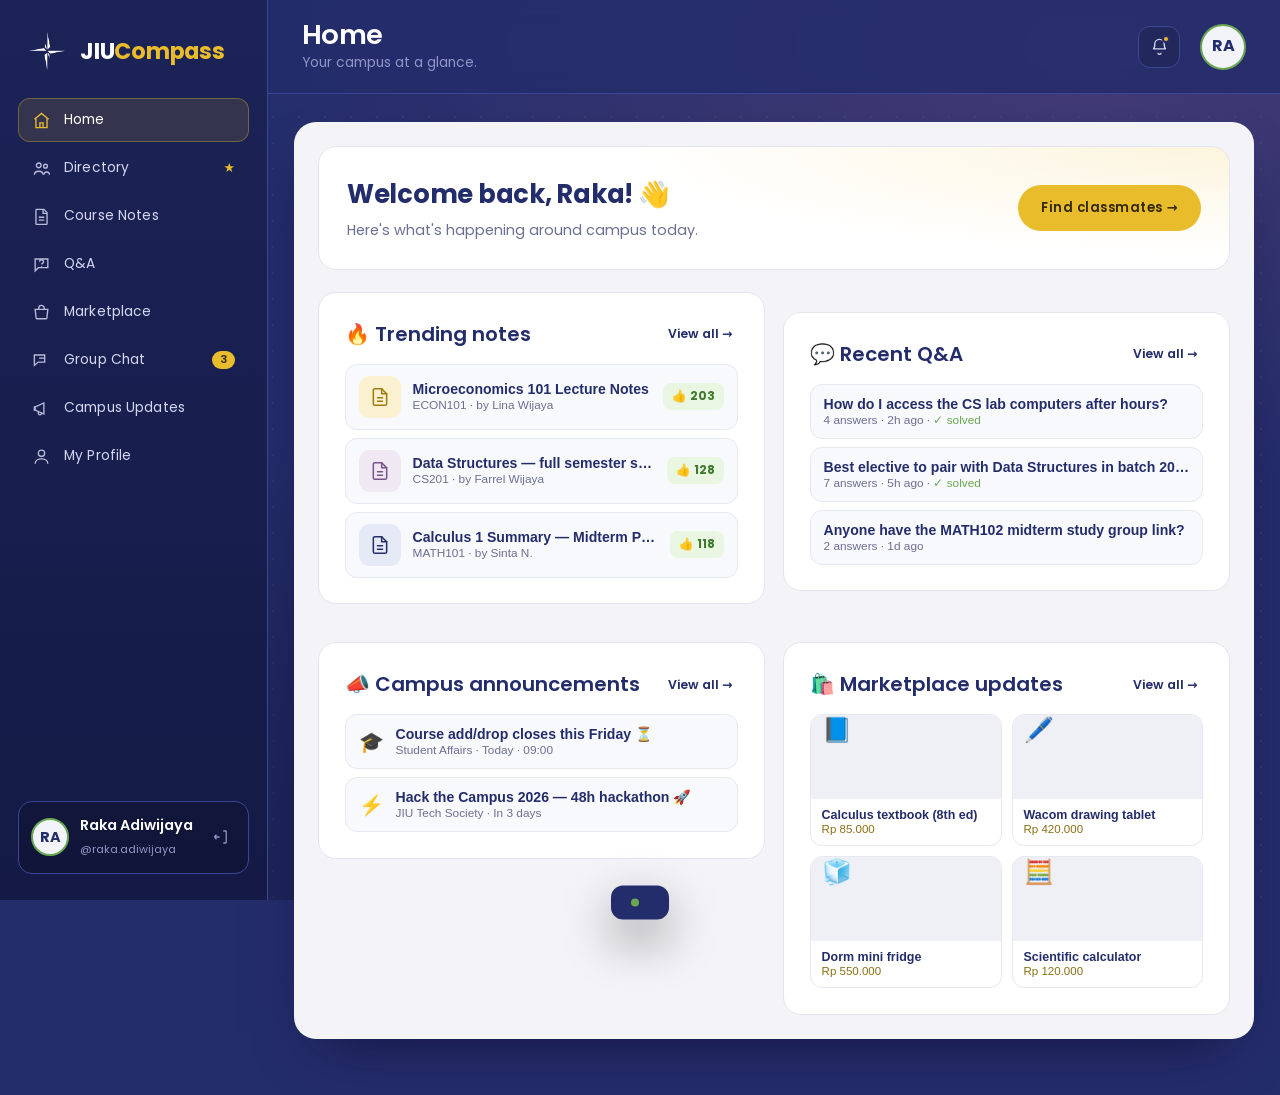
==== app.html @ dd97f9d9 "first commit" ====
<!DOCTYPE html>
<html lang="en">
<head>
  <meta charset="UTF-8" />
  <meta name="viewport" content="width=device-width, initial-scale=1.0" />
  <title>JIUCompass — Campus</title>
  <link rel="preconnect" href="https://fonts.googleapis.com">
  <link rel="preconnect" href="https://fonts.gstatic.com" crossorigin>
  <link href="https://fonts.googleapis.com/css2?family=Poppins:ital,wght@0,400;0,500;0,600;0,700;0,800;1,400;1,600&display=swap" rel="stylesheet">
  <link rel="icon" type="image/png" href="logo-navy.png" />
  <link rel="stylesheet" href="styles.css" />
  <link rel="stylesheet" href="app.css" />
</head>
<body>
  <div class="bg-texture" aria-hidden="true"></div>

  <div class="app shell">

    <!-- ===================== SIDEBAR ===================== -->
    <aside class="side">
      <a class="brand side__brand" href="index.html" aria-label="JIUCompass home">
        <img class="brand__logo" src="logo-white.png" alt="" width="38" height="38" />
        <span class="brand__name">JIU<em>Compass</em></span>
      </a>

      <nav class="navlist" aria-label="Main">
        <button class="navitem is-active" data-view="home">
          <svg viewBox="0 0 24 24" fill="none" stroke="currentColor" stroke-width="1.7"><path d="M3 10.5 12 3l9 7.5"/><path d="M5 9.5V21h14V9.5"/><path d="M10 21v-6h4v6"/></svg>
          Home
        </button>
        <button class="navitem navitem--feature" data-view="directory">
          <svg viewBox="0 0 24 24" fill="none" stroke="currentColor" stroke-width="1.7"><circle cx="8.5" cy="8" r="3"/><path d="M3 20c0-3 2.5-4.5 5.5-4.5S14 17 14 20"/><circle cx="17" cy="9" r="2.4"/><path d="M15 20c0-2.4 1.7-3.6 3.8-3.6S22 17.6 22 20"/></svg>
          Directory
          <span class="star" title="Featured">★</span>
        </button>
        <button class="navitem" data-view="notes">
          <svg viewBox="0 0 24 24" fill="none" stroke="currentColor" stroke-width="1.7"><path d="M6 3h9l4 4v14a1 1 0 0 1-1 1H6a1 1 0 0 1-1-1V4a1 1 0 0 1 1-1z"/><path d="M14 3v5h5"/><path d="M8.5 13h7M8.5 16.5h7"/></svg>
          Course Notes
        </button>
        <button class="navitem" data-view="qa">
          <svg viewBox="0 0 24 24" fill="none" stroke="currentColor" stroke-width="1.7"><path d="M4 5h16v11H8l-4 4z"/><path d="M9.5 8.5a2.5 2.5 0 1 1 3 2.4v1.1"/><circle cx="12" cy="14.6" r=".2" fill="currentColor" stroke-width="1.4"/></svg>
          Q&amp;A
        </button>
        <button class="navitem" data-view="marketplace">
          <svg viewBox="0 0 24 24" fill="none" stroke="currentColor" stroke-width="1.7"><path d="M4 8h16l-1.2 11a1 1 0 0 1-1 .9H6.2a1 1 0 0 1-1-.9L4 8z"/><path d="M8.5 8V6.5a3.5 3.5 0 0 1 7 0V8"/></svg>
          Marketplace
        </button>
        <button class="navitem" data-view="chat">
          <svg viewBox="0 0 24 24" fill="none" stroke="currentColor" stroke-width="1.7"><path d="M3 5h13v9H8l-5 4z"/><path d="M9 9h6"/></svg>
          Group Chat
          <span class="badge">3</span>
        </button>
        <button class="navitem" data-view="updates">
          <svg viewBox="0 0 24 24" fill="none" stroke="currentColor" stroke-width="1.7"><path d="M4 10v4l11 5V5L4 10z"/><path d="M4 10H3v4h1"/><path d="M8 15v3a2 2 0 0 0 4 0v-1"/></svg>
          Campus Updates
        </button>
        <button class="navitem" data-view="profile">
          <svg viewBox="0 0 24 24" fill="none" stroke="currentColor" stroke-width="1.7"><circle cx="12" cy="8" r="4"/><path d="M4 21c0-4 4-6 8-6s8 2 8 6"/></svg>
          My Profile
        </button>
      </nav>

      <div class="side__me">
        <span class="avatar avatar--sm avatar--v">RA</span>
        <span class="who"><b>Raka Adiwijaya</b><span>@raka.adiwijaya</span></span>
        <a class="side__logout" href="index.html" title="Log out" aria-label="Log out">
          <svg viewBox="0 0 24 24" width="18" height="18" fill="none" stroke="currentColor" stroke-width="1.7"><path d="M15 4h3a1 1 0 0 1 1 1v14a1 1 0 0 1-1 1h-3"/><path d="M10 12H3m0 0 3-3m-3 3 3 3"/></svg>
        </a>
      </div>
    </aside>

    <!-- ===================== MAIN ===================== -->
    <div class="main">
      <header class="top">
        <div class="top__titles">
          <h1 id="pageTitle">My Profile</h1>
          <p id="pageSub">Your verified student identity across JIUCompass.</p>
        </div>

        <button class="iconbtn" style="margin-left:auto" title="Campus updates" data-view="updates">
          <span class="ping"></span>
          <svg viewBox="0 0 24 24" width="19" height="19" fill="none" stroke="currentColor" stroke-width="1.7"><path d="M6 9a6 6 0 1 1 12 0c0 5 2 6 2 6H4s2-1 2-6z"/><path d="M10 20a2 2 0 0 0 4 0"/></svg>
        </button>
        <span class="avatar avatar--md avatar--v">RA</span>
        <a class="iconbtn iconbtn--logout" href="index.html" title="Log out" aria-label="Log out">
          <svg viewBox="0 0 24 24" width="19" height="19" fill="none" stroke="currentColor" stroke-width="1.7"><path d="M15 4h3a1 1 0 0 1 1 1v14a1 1 0 0 1-1 1h-3"/><path d="M10 12H3m0 0 3-3m-3 3 3 3"/></svg>
        </a>
      </header>

      <main class="content">

        <!-- ---------- HOME ---------- -->
        <section class="view" id="view-home">
          <div class="hello">
            <div>
              <h2 class="hello__title">Welcome back, Raka! 👋</h2>
              <p class="hello__sub">Here's what's happening around campus today.</p>
            </div>
            <button class="btn btn--solid" data-view="directory">Find classmates →</button>
          </div>
          <div class="homegrid">
            <article class="panel home__panel">
              <div class="home__head"><h3>🔥 Trending notes</h3><button class="home__more" data-view="notes">View all →</button></div>
              <div class="home__list" id="homeNotes"></div>
            </article>
            <article class="panel home__panel">
              <div class="home__head"><h3>💬 Recent Q&amp;A</h3><button class="home__more" data-view="qa">View all →</button></div>
              <div class="home__list" id="homeQA"></div>
            </article>
            <article class="panel home__panel">
              <div class="home__head"><h3>📣 Campus announcements</h3><button class="home__more" data-view="updates">View all →</button></div>
              <div class="home__list" id="homeUpdates"></div>
            </article>
            <article class="panel home__panel">
              <div class="home__head"><h3>🛍️ Marketplace updates</h3><button class="home__more" data-view="marketplace">View all →</button></div>
              <div class="home__market" id="homeMarket"></div>
            </article>
          </div>
        </section>

        <!-- ---------- MY PROFILE ---------- -->
        <section class="view" id="view-profile">
          <div class="profilegrid">
            <article class="idcard">
              <div class="idcard__top"><span>Student ID</span><span>No. 0421</span></div>
              <div class="idcard__avatar">RA</div>
              <h2 class="idcard__name">Raka Adiwijaya</h2>
              <p class="idcard__meta">Computer Science · Batch 2026</p>
              <div class="idcard__tags">
                <span class="idcard__tag">photography</span>
                <span class="idcard__tag">basketball</span>
                <span class="idcard__tag">ui/ux</span>
              </div>
              <hr class="idcard__rule" />
              <div class="idcard__foot">
                <span class="idcard__verified"><span class="idcard__dot"></span>verified</span>
                <span class="idcard__bars" aria-hidden="true"><i style="height:40%"></i><i style="height:70%"></i><i style="height:55%"></i><i style="height:100%"></i><i style="height:45%"></i></span>
              </div>
            </article>

            <div>
              <div class="panel">
                <h3>Activity</h3>
                <div class="statrow">
                  <div class="stat"><b>18</b><span>Notes shared</span></div>
                  <div class="stat"><b>342</b><span>Upvotes earned</span></div>
                  <div class="stat"><b>27</b><span>Answers given</span></div>
                </div>
              </div>

              <div class="panel">
                <h3>Details</h3>
                <dl class="kv">
                  <dt>Campus email</dt><dd>raka.adiwijaya@jiu.ac.id</dd>
                  <dt>Major</dt><dd>Computer Science</dd>
                  <dt>Batch</dt><dd>2026 (Freshman)</dd>
                  <dt>Interests</dt><dd>Photography, Basketball, UI/UX</dd>
                  <dt>Status</dt><dd style="color:var(--green)">● Verified student</dd>
                </dl>
                <div style="margin-top:20px; display:flex; gap:10px; flex-wrap:wrap;">
                  <button class="btn btn--solid" data-toast="Profile editor is a mock in this prototype">Edit profile</button>
                </div>
              </div>
            </div>
          </div>
        </section>

        <!-- ---------- DIRECTORY ---------- -->
        <section class="view" id="view-directory" hidden>
          <div class="toolbar">
            <div class="filterfield">
              <svg viewBox="0 0 24 24" fill="none" stroke="currentColor" stroke-width="1.8"><circle cx="11" cy="11" r="7"/><path d="m20 20-3.2-3.2"/></svg>
              <input id="dirSearch" type="text" placeholder="Search name or interest…" />
            </div>
            <select class="selectmini" id="dirMajor"><option value="">All majors</option></select>
            <select class="selectmini" id="dirBatch"><option value="">All batches</option></select>
            <span class="toolbar__spacer"></span>
            <span class="count" id="dirCount"></span>
          </div>
          <div class="peoplegrid" id="dirGrid"></div>
        </section>

        <!-- ---------- COURSE NOTES · ACADEMIC VAULT ---------- -->
        <section class="view" id="view-notes" hidden>
          <div class="vault">
            <div class="vault__head">
              <div>
                <h2 class="vault__title">Academic Vault</h2>
                <p class="vault__sub">The central repository for high-quality student contributions. Verified notes, summaries, and lecture materials for Jakarta International University.</p>
              </div>
              <div class="vault__total">
                <div><span>Total files</span><b id="vaultTotal">1,284</b></div>
                <svg viewBox="0 0 24 24" width="22" height="22" fill="none" stroke="currentColor" stroke-width="1.8" stroke-linecap="round" stroke-linejoin="round"><path d="M22 19a2 2 0 0 1-2 2H4a2 2 0 0 1-2-2V5a2 2 0 0 1 2-2h5l2 3h9a2 2 0 0 1 2 2z"/></svg>
              </div>
            </div>

            <div class="vault__bar">
              <div class="vault__search">
                <svg viewBox="0 0 24 24" width="16" height="16" fill="none" stroke="currentColor" stroke-width="1.8"><circle cx="11" cy="11" r="7"/><path d="m20 20-3.2-3.2"/></svg>
                <input id="noteSearch" type="text" placeholder="Search by course name, code, or topic…" />
              </div>
              <select class="vault__select" id="vaultMajor"><option value="">All Majors</option></select>
              <select class="vault__select" id="vaultYear"><option value="">All Years</option></select>
              <button class="vault__filter" type="button" data-toast="More filters coming soon (mock)" aria-label="More filters">
                <svg viewBox="0 0 24 24" width="16" height="16" fill="none" stroke="currentColor" stroke-width="1.8"><path d="M4 5h16l-6.5 7.5V19l-3 1.5v-8L4 5z"/></svg>
              </button>
              <button class="btn btn--solid vault__upload" type="button" data-open-form="note">+ Upload</button>
            </div>

            <div class="vault__tags" id="vaultTags">
              <button class="vtag" type="button" data-vtag="Data Structures">Data Structures</button>
              <button class="vtag" type="button" data-vtag="Microeconomics">Microeconomics</button>
              <button class="vtag" type="button" data-vtag="Calculus 1">Calculus 1</button>
              <button class="vtag" type="button" data-vtag="Indonesian Law">Indonesian Law</button>
              <button class="vtag vtag--all" type="button" data-vtag="">Show All Tags</button>
            </div>

            <div class="vault__tablewrap">
              <table class="vault__table">
                <thead>
                  <tr><th>Title &amp; Info</th><th>Contributor</th><th>Rating</th><th class="ta-r">Actions</th></tr>
                </thead>
                <tbody id="vaultBody"></tbody>
              </table>
            </div>

            <div class="vault__foot">
              <span id="vaultShowing">Showing 1 to 10 of 1,284 materials</span>
              <div class="pager">
                <button class="pager__b" type="button" data-toast="Previous page (mock)" aria-label="Previous">‹</button>
                <button class="pager__b is-active" type="button">1</button>
                <button class="pager__b" type="button" data-toast="Page 2 (mock)">2</button>
                <button class="pager__b" type="button" data-toast="Page 3 (mock)">3</button>
                <span class="pager__dots">…</span>
                <button class="pager__b" type="button" data-toast="Page 129 (mock)">129</button>
                <button class="pager__b" type="button" data-toast="Next page (mock)" aria-label="Next">›</button>
              </div>
            </div>
          </div>
        </section>

        <!-- ---------- Q&A ---------- -->
        <section class="view" id="view-qa" hidden>
          <div class="section-head">
            <h2>Recent questions</h2>
            <button class="btn btn--solid" data-open-form="question">Ask a question</button>
          </div>
          <div class="qalist" id="qaList"></div>
        </section>

        <!-- ---------- MARKETPLACE ---------- -->
        <section class="view" id="view-marketplace" hidden>
          <div class="section-head">
            <h2>Student marketplace</h2>
            <button class="btn btn--solid" data-open-form="item">+ Sell an item</button>
          </div>
          <div class="market" id="marketGrid"></div>
        </section>

        <!-- ---------- GROUP CHAT ---------- -->
        <section class="view" id="view-chat" hidden>
          <div class="chat">
            <div class="channels" id="channelList"></div>
            <div class="thread">
              <div class="thread__head" id="threadHead"></div>
              <div class="thread__body" id="threadBody"></div>
              <form class="composer" id="composer">
                <input id="msgInput" type="text" placeholder="Message the group…" autocomplete="off" />
                <button class="btn btn--solid" type="submit">Send</button>
              </form>
            </div>
          </div>
        </section>

        <!-- ---------- CAMPUS UPDATES ---------- -->
        <section class="view" id="view-updates" hidden>
          <div class="section-head">
            <h2>What's happening at JIU</h2>
            <span class="count">From verified orgs &amp; faculty</span>
          </div>
          <div class="updates" id="updateList"></div>
        </section>

      </main>
    </div>
  </div>

  <!-- ===================== FORM POPUP (notes / question / item) ===================== -->
  <div class="modal" id="formModal" aria-hidden="true">
    <div class="modal__backdrop" data-close-form></div>
    <div class="modal__dialog formmodal" role="dialog" aria-modal="true">
      <button class="modal__close" type="button" data-close-form aria-label="Close">&times;</button>

      <!-- UPLOAD NOTES -->
      <div class="formmodal__panel" id="form-note" hidden>
        <p class="formcard__kicker">Course notes</p>
        <h2 class="formcard__title">Upload notes</h2>
        <p class="formcard__sub">Share summaries, lecture notes, or past papers with campus.</p>
        <form id="noteForm" novalidate>
          <div class="field">
            <label for="nfTitle">Title</label>
            <input class="input" type="text" id="nfTitle" placeholder="Data Structures — full semester summary" />
          </div>
          <div class="row">
            <div class="field">
              <label for="nfCourse">Course code</label>
              <input class="input" type="text" id="nfCourse" placeholder="CS201" />
            </div>
            <div class="field">
              <label for="nfPages">Pages</label>
              <input class="input" type="number" id="nfPages" min="1" placeholder="12" />
            </div>
          </div>
          <div class="field">
            <label for="nfFile">File (PDF or image)</label>
            <input class="input input--file" type="file" id="nfFile" accept=".pdf,image/*" />
          </div>
          <button class="btn btn--solid btn--block" type="submit">Upload notes</button>
        </form>
      </div>

      <!-- ASK A QUESTION -->
      <div class="formmodal__panel" id="form-question" hidden>
        <p class="formcard__kicker">Q&amp;A</p>
        <h2 class="formcard__title">Ask a question</h2>
        <p class="formcard__sub">Classmates and seniors will answer based on their experience.</p>
        <form id="questionForm" novalidate>
          <div class="field">
            <label for="qfTitle">Your question</label>
            <input class="input" type="text" id="qfTitle" placeholder="How do I register for electives?" />
          </div>
          <div class="field">
            <label for="qfTags">Tags <span style="text-transform:none;letter-spacing:0;color:#a9adcc">(comma separated, up to 3)</span></label>
            <input class="input" type="text" id="qfTags" placeholder="academics, electives" />
          </div>
          <div class="field">
            <label for="qfDetail">Details <span style="text-transform:none;letter-spacing:0;color:#a9adcc">(optional)</span></label>
            <textarea class="input" id="qfDetail" rows="3" placeholder="Add any context that helps people answer…"></textarea>
          </div>
          <button class="btn btn--solid btn--block" type="submit">Post question</button>
        </form>
      </div>

      <!-- SELL AN ITEM -->
      <div class="formmodal__panel" id="form-item" hidden>
        <p class="formcard__kicker">Marketplace</p>
        <h2 class="formcard__title">Sell an item</h2>
        <p class="formcard__sub">List something for other verified JIU students.</p>
        <form id="itemForm" novalidate>
          <div class="field">
            <label for="ifTitle">Item name</label>
            <input class="input" type="text" id="ifTitle" placeholder="Calculus textbook (8th ed)" />
          </div>
          <div class="row">
            <div class="field">
              <label for="ifPrice">Price (Rp)</label>
              <input class="input" type="number" id="ifPrice" min="0" placeholder="85000" />
            </div>
            <div class="field">
              <label for="ifCond">Condition</label>
              <select class="select" id="ifCond">
                <option value="" disabled selected>Choose…</option>
                <option>Like new</option>
                <option>Good</option>
                <option>Used</option>
              </select>
            </div>
          </div>
          <div class="field">
            <label for="ifPhoto">Photo</label>
            <input class="input input--file" type="file" id="ifPhoto" accept="image/*" />
          </div>
          <button class="btn btn--solid btn--block" type="submit">Publish listing</button>
        </form>
      </div>

    </div>
  </div>

  <div class="toast" id="toast"><span class="dot"></span><span id="toastMsg"></span></div>

  <script src="dashboard.js"></script>
</body>
</html>
---- styles.css ----
/* =========================================================
   JIUCompass — shared styles
   Brand palette:
   Biru tua #242D6B · Hijau #69A752 · Kuning #E9BC2C ·
   Ungu #785389 · Putih #FEFEFE
   ========================================================= */

:root {
  /* ground — shades built around Biru tua #242D6B */
  --navy-900: #141a45;
  --navy-800: #1c2357;
  --navy-700: #242d6b;   /* main background (Biru tua) */
  --navy-600: #2e3980;
  --navy-line: #3b4795;  /* hairline / pill borders on navy */

  /* accent — Kuning */
  --gold: #e9bc2c;
  --gold-soft: #f2d26a;

  /* secondary accent — Ungu */
  --purple: #785389;

  /* paper card — Putih */
  --paper: #fefefe;
  --ink: #242d6b;        /* dark text on paper (Biru tua) */
  --ink-soft: #6c6f94;   /* muted text on paper */
  --pill-bg: #f0f1f9;    /* interest tag chips */
  --pill-ink: #785389;   /* Ungu */

  /* signals — Hijau */
  --green: #69a752;

  /* text on navy */
  --text: #d3d7f0;
  --text-strong: #fefefe;
  --text-mute: #8f95c4;

  /* type */
  --serif: "Poppins", system-ui, sans-serif;
  --sans: "Poppins", system-ui, -apple-system, "Segoe UI", Roboto, sans-serif;
  --mono: "Poppins", ui-monospace, system-ui, sans-serif;

  --radius: 18px;
  --radius-sm: 10px;
  --maxw: 1240px;
  --wrap-pad: 40px;
  --ease: cubic-bezier(.22,.61,.36,1);
}

* { box-sizing: border-box; }

html { scroll-behavior: smooth; }

body {
  margin: 0;
  font-family: var(--sans);
  color: var(--text);
  background: var(--navy-700);
  -webkit-font-smoothing: antialiased;
  text-rendering: optimizeLegibility;
  line-height: 1.55;
}

/* subtle starfield-ish dotted texture, matching the spec background */
.bg-texture {
  position: fixed;
  inset: 0;
  z-index: 0;
  pointer-events: none;
  background-color: var(--navy-700);
  background-image:
    radial-gradient(120% 90% at 85% 5%, rgba(120,83,137,.38), transparent 55%),
    radial-gradient(90% 80% at 5% 95%, rgba(18,23,60,.55), transparent 60%),
    radial-gradient(rgba(255,255,255,.05) 1px, transparent 1px);
  background-size: auto, auto, 26px 26px;
}

.shell { position: relative; z-index: 1; }

a { color: inherit; text-decoration: none; }

.wrap {
  width: 100%;
  max-width: var(--maxw);
  margin-inline: auto;
  padding-inline: var(--wrap-pad);
}

/* ---------- utility text bits ---------- */
.eyebrow {
  font-family: var(--mono);
  font-size: .74rem;
  letter-spacing: .22em;
  text-transform: uppercase;
  color: var(--gold);
}
.label-mono {
  font-family: var(--mono);
  font-size: .68rem;
  letter-spacing: .2em;
  text-transform: uppercase;
  color: var(--text-mute);
}

/* =========================================================
   Top navigation
   ========================================================= */
.nav {
  position: sticky;
  top: 0;
  z-index: 20;
  display: flex;
  align-items: center;
  justify-content: space-between;
  gap: 24px;

  /* background spans the full browser width */
  width: 99.5vw;
  margin-inline: calc(50% - 50vw);

  /* content stays aligned with the page's max-width column */
  padding-block: 16px;
  padding-inline: max(var(--wrap-pad), calc((100vw - var(--maxw)) / 2 + var(--wrap-pad)));

  background: rgba(36,45,107,.82);
  -webkit-backdrop-filter: blur(10px);
  backdrop-filter: blur(10px);
  border-bottom: 1px solid var(--navy-line);
}
.brand { display: flex; align-items: center; gap: 14px; }
.brand__badge {
  display: grid;
  place-items: center;
  background: #fff;
  border-radius: 8px;
  padding: 7px 12px;
  line-height: 1;
  box-shadow: 0 6px 20px rgba(0,0,0,.25);
}
.brand__badge b {
  font-family: var(--serif);
  font-weight: 800;
  font-style: normal;
  font-size: 1.1rem;
  color: var(--navy-700);
  letter-spacing: -.01em;
}
.brand__badge span {
  display: block;
  font-family: var(--mono);
  font-size: .42rem;
  letter-spacing: .12em;
  color: var(--ink-soft);
  margin-top: 2px;
}
.brand__name {
  font-family: var(--serif);
  font-weight: 700;
  font-size: 1.4rem;
  color: var(--text-strong);
  letter-spacing: -.01em;
}
.brand__name em { color: var(--gold); font-style: normal; }

.nav__meta {
  font-family: var(--mono);
  font-size: .72rem;
  letter-spacing: .18em;
  text-transform: uppercase;
  color: var(--text-mute);
}
.nav__actions { display: flex; align-items: center; gap: 14px; }

/* buttons */
.btn {
  font-family: var(--mono);
  font-size: .82rem;
  letter-spacing: .04em;
  border-radius: 999px;
  padding: 12px 22px;
  border: 1px solid transparent;
  cursor: pointer;
  transition: transform .18s var(--ease), background .18s var(--ease), border-color .18s var(--ease), color .18s var(--ease);
  display: inline-flex;
  align-items: center;
  gap: 8px;
  white-space: nowrap;
}
.btn--ghost { color: var(--text-strong); border-color: var(--navy-line); background: transparent; }
.btn--ghost:hover { border-color: var(--text-strong); }
.btn--solid { background: var(--gold); color: #33290a; font-weight: 600; }
.btn--solid:hover { background: var(--gold-soft); transform: translateY(-1px); }
.btn--block { width: 100%; justify-content: center; padding-block: 15px; }

/* =========================================================
   Hero
   ========================================================= */
.hero {
  display: grid;
  grid-template-columns: 1.05fr .95fr;
  gap: 40px;
  align-items: center;
  padding-block: 40px 90px;
}
.hero__eyebrow { margin-bottom: 26px; }
.hero__title {
  font-family: var(--serif);
  font-weight: 600;
  color: var(--text-strong);
  font-size: clamp(2.9rem, 6.2vw, 5.1rem);
  line-height: 1.02;
  letter-spacing: -.02em;
  margin: 0 0 28px;
}
.hero__title em {
  display: block;
  font-style: italic;
  font-weight: 500;
  color: var(--gold);
}
.hero__lede {
  font-size: 1.12rem;
  max-width: 34rem;
  color: var(--text);
  margin: 0 0 34px;
}
.hero__lede b { color: var(--text-strong); font-weight: 600; }

/* feature chips */
.chips { display: flex; flex-wrap: wrap; gap: 12px; max-width: 40rem; }
.chip {
  font-family: var(--mono);
  font-size: .82rem;
  color: var(--text-strong);
  border: 1px solid var(--navy-line);
  border-radius: 999px;
  padding: 11px 20px;
  background: rgba(255,255,255,.02);
  transition: border-color .18s var(--ease), transform .18s var(--ease);
}
.chip:hover { border-color: var(--gold); transform: translateY(-1px); }

/* ---------- The signature: verified Student ID card ---------- */
.hero__card { display: flex; justify-content: center; }

.idcard {
  width: min(400px, 100%);
  background: var(--paper);
  color: var(--ink);
  border-radius: 22px;
  padding: 30px 32px 26px;
  box-shadow: 0 40px 80px -20px rgba(10,6,40,.7), 0 8px 20px rgba(10,6,40,.35);
  transform: rotate(3deg);
  transition: transform .5s var(--ease);
}

/* the hero card floats on its own — no hover needed */
@keyframes idcard-float {
  0%   { transform: rotate(3deg)    translateY(0); }
  25%  { transform: rotate(.8deg)   translateY(-10px); }
  50%  { transform: rotate(-1.6deg) translateY(-4px); }
  75%  { transform: rotate(.6deg)   translateY(-13px); }
  100% { transform: rotate(3deg)    translateY(0); }
}
.hero__card .idcard {
  animation: idcard-float 4s ease-in-out infinite;
  will-change: transform;
}
/* hovering gently pauses the drift so the card is easy to read */
.hero__card:hover .idcard { animation-play-state:running; }

.idcard__top {
  display: flex;
  justify-content: space-between;
  font-family: var(--mono);
  font-size: .72rem;
  letter-spacing: .18em;
  text-transform: uppercase;
  color: var(--ink-soft);
}
.idcard__avatar {
  width: 74px; height: 74px;
  border-radius: 50%;
  display: grid; place-items: center;
  margin: 24px 0 20px;
  font-family: var(--serif);
  font-weight: 700;
  font-size: 1.5rem;
  color: var(--ink);
  background: #f3f4fa;
  border: 3px solid var(--green);
}
.idcard__name {
  font-family: var(--serif);
  font-weight: 700;
  font-size: 1.55rem;
  letter-spacing: -.01em;
  margin: 0;
}
.idcard__meta { color: var(--ink-soft); font-size: .95rem; margin: 4px 0 18px; }
.idcard__tags { display: flex; flex-wrap: wrap; gap: 8px; }
.idcard__tag {
  font-family: var(--mono);
  font-size: .72rem;
  color: var(--pill-ink);
  background: var(--pill-bg);
  border-radius: 7px;
  padding: 6px 11px;
}
.idcard__rule { border: none; border-top: 1.5px dashed #e0e3f1; margin: 22px 0 16px; }
.idcard__foot { display: flex; align-items: center; justify-content: space-between; }
.idcard__verified {
  font-family: var(--mono);
  font-size: .78rem;
  letter-spacing: .06em;
  color: #4e7c3b;
  display: inline-flex; align-items: center; gap: 8px;
}
.idcard__dot { width: 9px; height: 9px; border-radius: 50%; background: var(--green); }
.idcard__bars { display: flex; align-items: flex-end; gap: 3px; height: 20px; opacity: .5; }
.idcard__bars i { width: 3px; background: var(--ink-soft); border-radius: 2px; }

/* on the floating hero card the bars pulse like a tiny equalizer */
@keyframes idcard-bars {
  0%, 100% { transform: scaleY(1); }
  50%      { transform: scaleY(.45); }
}
.hero__card .idcard__bars i {
  transform-origin: bottom;
  animation: idcard-bars 1.6s ease-in-out infinite;
}
.hero__card .idcard__bars i:nth-child(2) { animation-delay: .2s; }
.hero__card .idcard__bars i:nth-child(3) { animation-delay: .4s; }
.hero__card .idcard__bars i:nth-child(4) { animation-delay: .6s; }
.hero__card .idcard__bars i:nth-child(5) { animation-delay: .8s; }

/* =========================================================
   Features section
   ========================================================= */
.section { padding-block: 74px; }
.section__head { max-width: 46rem; margin-bottom: 48px; }
.section__title {
  font-family: var(--serif);
  font-weight: 600;
  font-size: clamp(1.9rem, 3.4vw, 2.9rem);
  color: var(--text-strong);
  letter-spacing: -.02em;
  line-height: 1.1;
  margin: 14px 0 0;
}

.grid-4 {
  display: grid;
  grid-template-columns: repeat(4, 1fr);
  gap: 18px;
}
.feature {
  border: 1px solid var(--navy-line);
  border-radius: var(--radius);
  padding: 26px 24px 28px;
  background: rgba(255,255,255,.02);
  transition: transform .2s var(--ease), border-color .2s var(--ease), background .2s var(--ease);
}
.feature:hover { transform: translateY(-4px); border-color: var(--gold); background: rgba(255,255,255,.04); }
.feature__no {
  font-family: var(--mono);
  font-size: .74rem;
  letter-spacing: .16em;
  color: var(--gold);
}
.feature__title {
  font-family: var(--serif);
  font-weight: 600;
  font-size: 1.3rem;
  color: var(--text-strong);
  margin: 16px 0 8px;
}
.feature__body { font-size: .95rem; color: var(--text); margin: 0; }

/* verification band */
.band {
  border: 1px solid var(--navy-line);
  border-radius: 24px;
  padding: 44px;
  display: grid;
  grid-template-columns: 1.2fr 1fr;
  gap: 40px;
  align-items: center;
  background:
    radial-gradient(120% 140% at 100% 0%, rgba(233,188,44,.10), transparent 55%),
    rgba(255,255,255,.02);
}
.band__title {
  font-family: var(--serif);
  font-weight: 600;
  font-size: clamp(1.6rem, 3vw, 2.3rem);
  color: var(--text-strong);
  letter-spacing: -.02em;
  line-height: 1.12;
  margin: 14px 0 14px;
}
.band__body { margin: 0 0 26px; max-width: 32rem; }
.steps { display: flex; flex-direction: column; gap: 14px; }
.step {
  display: flex; gap: 16px; align-items: flex-start;
  border: 1px solid var(--navy-line);
  border-radius: 14px;
  padding: 16px 18px;
  background: rgba(0,0,0,.12);
}
.step__no {
  font-family: var(--mono);
  font-size: .8rem;
  color: #33290a;
  background: var(--gold);
  width: 26px; height: 26px;
  border-radius: 50%;
  display: grid; place-items: center;
  flex: none;
  font-weight: 600;
}
.step b { color: var(--text-strong); }
.step p { margin: 2px 0 0; font-size: .9rem; }

/* =========================================================
   Footer
   ========================================================= */
.footer {
  border-top: 1px solid var(--navy-line);
  padding-block: 40px 60px;
  margin-top: 40px;
  display: flex;
  justify-content: space-between;
  align-items: center;
  gap: 20px;
  flex-wrap: wrap;
}
.footer small { font-family: var(--mono); font-size: .74rem; color: var(--text-mute); letter-spacing: .06em; }

/* =========================================================
   AUTH page
   ========================================================= */
.auth {
  min-height: 100vh;
  display: grid;
  grid-template-columns: 1.02fr 1fr;
}
.auth__brandside {
  padding: 48px 56px;
  display: flex;
  flex-direction: column;
  justify-content: space-between;
  gap: 40px;
  position: sticky;
  top: 0;
  height: 100vh;
  overflow: hidden;
}
.auth__pitch {
  font-family: var(--serif);
  font-weight: 600;
  color: var(--text-strong);
  font-size: clamp(2rem, 3.6vw, 3.1rem);
  line-height: 1.05;
  letter-spacing: -.02em;
  margin: 26px 0 22px;
  max-width: 18ch;
}
.auth__pitch em { font-style: italic; color: var(--gold); display: block; }
.auth__points { list-style: none; padding: 0; margin: 0; display: grid; gap: 14px; max-width: 30rem; }
.auth__points li { display: flex; gap: 12px; font-size: .98rem; }
.auth__points .tick {
  color: var(--green); font-family: var(--mono); flex: none; margin-top: 1px;
}

/* live preview card lives on brand side */
.preview-wrap { align-self: flex-start; }
.preview-wrap .idcard { transform: rotate(-7deg); width: min(340px, 100%); }

/* form side */
.auth__formside {
  background: #f5f6fb;
  color: var(--ink);
  display: flex;
  align-items: flex-start;
  justify-content: center;
  padding: 48px 40px;
  /* prevent height jumping when switching between login and register tabs */
  min-height: 100vh;
  overflow-y: auto;
}
.formcard { width: min(420px, 100%); }

/* keep both tab panels in flow so the taller one always sets the height */
#panel-login,
#panel-register {
  display: block;
}
#panel-login[hidden],
#panel-register[hidden] {
  display: none;
}

/* smooth fade when switching tabs */
#panel-login,
#panel-register {
  animation: panelFadeIn .18s ease;
}
@keyframes panelFadeIn {
  from { opacity: 0; transform: translateY(6px); }
  to   { opacity: 1; transform: translateY(0); }
}
.formcard__kicker {
  font-family: var(--mono);
  font-size: .72rem;
  letter-spacing: .2em;
  text-transform: uppercase;
  color: var(--pill-ink);
}
.formcard__title {
  font-family: var(--serif);
  font-weight: 700;
  font-size: 2rem;
  color: var(--ink);
  margin: 8px 0 4px;
  letter-spacing: -.01em;
}
.formcard__sub { color: var(--ink-soft); font-size: .95rem; margin: 0 0 26px; }

/* segmented tabs */
.tabs {
  display: grid;
  grid-template-columns: 1fr 1fr;
  gap: 4px;
  background: #e7e9f4;
  border-radius: 12px;
  padding: 4px;
  margin-bottom: 26px;
}
.tab {
  font-family: var(--mono);
  font-size: .8rem;
  letter-spacing: .04em;
  border: none;
  background: transparent;
  color: var(--pill-ink);
  padding: 11px;
  border-radius: 9px;
  cursor: pointer;
  transition: background .18s var(--ease), color .18s var(--ease);
}
.tab[aria-selected="true"] { background: #fff; color: var(--ink); box-shadow: 0 2px 8px rgba(40,20,90,.08); }

/* fields */
.field { margin-bottom: 16px; }
.field label {
  display: block;
  font-family: var(--mono);
  font-size: .72rem;
  letter-spacing: .08em;
  text-transform: uppercase;
  color: var(--pill-ink);
  margin-bottom: 7px;
}
.input, .select {
  width: 100%;
  font-family: var(--sans);
  font-size: 1rem;
  color: var(--ink);
  background: #fff;
  border: 1.5px solid #dee1ef;
  border-radius: 11px;
  padding: 13px 15px;
  transition: border-color .18s var(--ease), box-shadow .18s var(--ease);
}
.input::placeholder { color: #a9adcc; }
.input:focus, .select:focus {
  outline: none;
  border-color: var(--gold);
  box-shadow: 0 0 0 4px rgba(233,188,44,.18);
}
.field--email { position: relative; }
.field--email .suffix {
  position: absolute;
  right: 14px; bottom: 13px;
  font-family: var(--mono);
  font-size: .85rem;
  color: #a9adcc;
  pointer-events: none;
}
.hint { font-size: .8rem; color: var(--ink-soft); margin: 7px 2px 0; }
.hint--ok { color: #4e7c3b; }
.hint--bad { color: #c0432f; }

.row { display: grid; grid-template-columns: 1fr 1fr; gap: 12px; }

.formcard__foot {
  margin-top: 18px;
  text-align: center;
  font-size: .9rem;
  color: var(--ink-soft);
}
.link { color: var(--pill-ink); font-weight: 600; cursor: pointer; }
.link:hover { color: var(--gold); }

.divider {
  display: flex; align-items: center; gap: 14px;
  color: var(--ink-soft); font-family: var(--mono); font-size: .72rem;
  letter-spacing: .12em; text-transform: uppercase;
  margin: 20px 0;
}
.divider::before, .divider::after { content: ""; height: 1px; background: #dee1ef; flex: 1; }

.back-link {
  font-family: var(--mono);
  font-size: .78rem;
  letter-spacing: .08em;
  color: var(--text-mute);
  display: inline-flex; align-items: center; gap: 8px;
}
.back-link:hover { color: var(--text-strong); }

/* toast */
.toast {
  position: fixed;
  left: 50%; bottom: 28px;
  transform: translate(-50%, 140%);
  background: var(--ink);
  color: #fff;
  font-family: var(--mono);
  font-size: .82rem;
  padding: 13px 20px;
  border-radius: 12px;
  box-shadow: 0 20px 50px rgba(0,0,0,.4);
  z-index: 50;
  transition: transform .35s var(--ease);
  display: flex; align-items: center; gap: 10px;
}
.toast.show { transform: translate(-50%, 0); }
.toast .dot { width: 8px; height: 8px; border-radius: 50%; background: var(--green); }

/* =========================================================
   Responsive
   ========================================================= */
@media (max-width: 980px) {
  .wrap { --wrap-pad: 26px; }
  .hero { grid-template-columns: 1fr; gap: 48px; }
  .hero__card { justify-content: flex-start; }
  .grid-4 { grid-template-columns: 1fr 1fr; }
  .band { grid-template-columns: 1fr; }
  .auth { grid-template-columns: 1fr; }
  .auth__brandside { display: none; }        /* keep auth focused on mobile */
  .nav__meta { display: none; }
}
@media (max-width: 560px) {
  .wrap { --wrap-pad: 18px; }
  .grid-4 { grid-template-columns: 1fr; }
  .nav__actions .btn--ghost { display: none; }
  .row { grid-template-columns: 1fr; }
  .idcard { transform: rotate(0deg); }
  .hero { padding-block: 28px 60px; }
  .nav { gap: 12px; }
  .btn { padding: 11px 18px; }
  .band { padding: 30px 22px; }
  .auth__formside { padding: 34px 20px; }
  .formcard__title { font-size: 1.6rem; }
  .toast { max-width: calc(100vw - 32px); text-align: center; }
}

/* accessibility */
:focus-visible { outline: 2px solid var(--gold); outline-offset: 3px; border-radius: 4px; }
@media (prefers-reduced-motion: reduce) {
  * { animation: none !important; transition-duration: .01ms !important; scroll-behavior: smooth; }
}

/* =========================================================
   AUTH MODAL (popup login / register on the landing page)
   Reuses .tabs .tab .field .input .select .btn .idcard
   .auth__pitch .auth__points .preview-wrap .formcard__* .hint .divider
   ========================================================= */
.modal {
  position: fixed;
  inset: 0;
  z-index: 100;
  display: grid;
  place-items: center;
  padding: 20px;
  opacity: 0;
  visibility: hidden;
  transition: opacity .22s var(--ease), visibility .22s var(--ease);
}
.modal.is-open { opacity: 1; visibility: visible; }
.modal__backdrop {
  position: absolute; inset: 0;
  background: rgba(14,10,40,.74);
  backdrop-filter: blur(5px);
}
.modal__dialog {
  position: relative;
  z-index: 1;
  width: min(940px, 100%);
  max-height: 92vh;
  overflow: auto;
  background: var(--navy-700);
  border: 1px solid var(--navy-line);
  border-radius: 24px;
  box-shadow: 0 50px 120px rgba(0,0,0,.55);
  transform: translateY(10px) scale(.985);
  transition: transform .28s var(--ease);
}
.modal.is-open .modal__dialog { transform: none; }
.modal__close {
  position: absolute; top: 14px; right: 16px; z-index: 4;
  width: 40px; height: 40px;
  display: grid; place-items: center;
  border-radius: 11px;
  border: 1px solid var(--navy-line);
  background: rgba(0,0,0,.25);
  color: var(--text);
  font-size: 1.5rem; line-height: 1; cursor: pointer;
  transition: border-color .16s var(--ease), color .16s var(--ease);
}
.modal__close:hover { border-color: var(--gold); color: var(--text-strong); }

.auth-modal { display: grid; grid-template-columns: 1fr 1fr; }
.auth-modal__brand {
  padding: 44px 42px;
  border-right: 1px solid var(--navy-line);
  display: flex;
  flex-direction: column;
  justify-content: flex-start; /* keep the live preview right under the points, same spot on both tabs */
  gap: 30px;
}
.auth-modal__brand .auth__pitch { font-size: clamp(1.7rem, 2.6vw, 2.5rem); margin: 22px 0 20px; }
.auth-modal__form {
  padding: 44px 42px;
  background: #f5f6fb;
  color: var(--ink);
  border-radius: 0 24px 24px 0;
}
.auth-modal .preview-wrap .idcard { transform: rotate(-3deg); width: min(300px, 100%); }

@media (max-width: 760px) {
  .auth-modal { grid-template-columns: 1fr; }
  .auth-modal__brand { display: none; }
  .auth-modal__form { border-radius: 0; padding: 40px 26px; }
  .modal { padding: 12px; }
  .modal__dialog { border-radius: 20px; max-height: 94vh; }
}

/* =========================================================
   Responsive audit pass — auth.html (and anything on styles.css)
   ========================================================= */

/* large tablets: keep the two-column auth a bit longer, just tighter */
@media (max-width: 1120px) and (min-width: 981px) {
  .auth__brandside { padding: 40px 36px; }
  .auth__formside { padding: 40px 28px; }
  .preview-wrap .idcard { width: min(300px, 100%); }
}

/* phones */
@media (max-width: 560px) {
  .auth__formside { min-height: 100vh; align-items: flex-start; padding-top: 28px; }
  .tabs { margin-bottom: 20px; }
  .field--email .suffix { font-size: .78rem; }
}

/* small phones */
@media (max-width: 400px) {
  .auth__formside { padding: 24px 14px; }
  .formcard__title { font-size: 1.4rem; }
  .formcard__sub { font-size: .88rem; }
  .tab { font-size: .74rem; padding: 10px 6px; }
  .btn--block { padding-block: 13px; }
  .modal__dialog { border-radius: 16px; }
  .auth-modal__form { padding: 30px 16px; }
}

/* ---------- official JIU Compass logo (sidebar / auth brand) ---------- */
.brand__logo { width: 38px; height: 38px; object-fit: contain; flex: none; }
@media (max-width: 1023px) and (min-width: 768px) { .side__brand .brand__logo { width: 34px; height: 34px; } }
---- app.css ----
/* =========================================================
   JIUCompass — logged-in app shell
   Reuses tokens + components from styles.css (link it first).
   Theme kept identical: indigo ground · gold accent · paper cards · green verify
   ========================================================= */

.app {
  position: relative;
  z-index: 1;
  display: grid;
  grid-template-columns: 268px 1fr;
  min-height: 100vh;
}

/* ---------------- Sidebar ---------------- */
.side {
  position: sticky;
  top: 0;
  align-self: start;
  height: 100vh;
  display: flex;
  flex-direction: column;
  gap: 8px;
  padding: 26px 18px;
  background: linear-gradient(180deg, var(--navy-800), var(--navy-900));
  border-right: 1px solid var(--navy-line);
}
.side__brand { padding: 6px 10px 20px; }

.navlist { display: flex; flex-direction: column; gap: 4px; flex: 1; }
.navitem {
  position: relative;
  display: flex;
  align-items: center;
  gap: 13px;
  width: 100%;
  text-align: left;
  font-family: var(--mono);
  font-size: .86rem;
  letter-spacing: .01em;
  color: var(--text);
  background: transparent;
  border: 1px solid transparent;
  border-radius: 12px;
  padding: 11px 13px;
  cursor: pointer;
  transition: background .16s var(--ease), color .16s var(--ease), border-color .16s var(--ease);
}
.navitem svg { width: 19px; height: 19px; flex: none; opacity: .85; }
.navitem:hover { background: rgba(255,255,255,.04); color: var(--text-strong); }
.navitem.is-active {
  background: rgba(233,188,44,.12);
  border-color: rgba(233,188,44,.35);
  color: var(--text-strong);
}
.navitem.is-active svg { opacity: 1; color: var(--gold); }
.navitem .badge {
  margin-left: auto;
  font-size: .68rem;
  background: var(--gold);
  color: #33290a;
  border-radius: 999px;
  padding: 1px 8px;
  font-weight: 600;
}

.side__me {
  display: flex;
  align-items: center;
  gap: 11px;
  padding: 12px;
  border: 1px solid var(--navy-line);
  border-radius: 14px;
  background: rgba(0,0,0,.18);
}
.side__me .who { min-width: 0; }
.side__me .who b {
  display: block; color: var(--text-strong); font-family: var(--sans);
  font-weight: 600; font-size: .9rem; white-space: nowrap; overflow: hidden; text-overflow: ellipsis;
}
.side__me .who span { font-family: var(--mono); font-size: .68rem; color: var(--text-mute); }
.side__logout {
  margin-left: auto; color: var(--text-mute); background: none; border: none; cursor: pointer;
  display: grid; place-items: center; padding: 6px; border-radius: 8px;
}
.side__logout:hover { color: var(--gold); background: rgba(255,255,255,.05); }

/* ---------------- Main column ---------------- */
.main { display: flex; flex-direction: column; min-width: 0; }

.top {
  position: sticky;
  top: 0;
  z-index: 5;
  display: flex;
  align-items: center;
  gap: 20px;
  padding: 20px 34px;
  background: rgba(36,45,107,.82);
  backdrop-filter: blur(10px);
  border-bottom: 1px solid var(--navy-line);
}
.top__titles { min-width: 0; }
.top__titles h1 {
  font-family: var(--serif); font-weight: 600; letter-spacing: -.02em;
  font-size: 1.7rem; color: var(--text-strong); margin: 0; line-height: 1.1;
}
.top__titles p { margin: 2px 0 0; font-size: .86rem; color: var(--text-mute); }

.searchbox {
  margin-left: auto;
  display: flex; align-items: center; gap: 10px;
  background: rgba(0,0,0,.2);
  border: 1px solid var(--navy-line);
  border-radius: 999px;
  padding: 9px 16px;
  min-width: 200px;
  color: var(--text-mute);
}
.searchbox svg { width: 16px; height: 16px; flex: none; }
.searchbox input {
  border: none; background: transparent; outline: none;
  color: var(--text-strong); font-family: var(--sans); font-size: .9rem; width: 100%;
}
.searchbox input::placeholder { color: var(--text-mute); }

.iconbtn {
  position: relative;
  width: 42px; height: 42px; flex: none;
  display: grid; place-items: center;
  border-radius: 12px;
  border: 1px solid var(--navy-line);
  background: rgba(0,0,0,.15);
  color: var(--text);
  cursor: pointer;
  transition: border-color .16s var(--ease), color .16s var(--ease);
}
.iconbtn:hover { border-color: var(--gold); color: var(--text-strong); }

/* logout in the top bar — only shown on phones (sidebar logout is hidden there) */
.iconbtn--logout { display: none; }

/* back-to-chats button inside a thread — only shown on phones */
.thread__back {
  display: none;
  width: 36px; height: 36px; flex: none;
  align-items: center; justify-content: center;
  border: 1px solid #dee1ef; border-radius: 10px;
  background: #fff; color: var(--ink);
  font-size: 1.05rem; line-height: 1; cursor: pointer;
}
.thread__back:hover { border-color: var(--gold); }
.iconbtn .ping {
  position: absolute; top: 8px; right: 9px;
  width: 8px; height: 8px; border-radius: 50%;
  background: var(--gold); border: 2px solid var(--navy-700);
}

/* avatar (initials) */
.avatar {
  display: grid; place-items: center; flex: none;
  border-radius: 50%;
  font-family: var(--serif); font-weight: 700;
  background: #f3f4fa; color: var(--ink);
}
.avatar--sm { width: 38px; height: 38px; font-size: .9rem; }
.avatar--md { width: 46px; height: 46px; font-size: 1rem; }
.avatar--v { border: 2.5px solid var(--green); }

/* ---------------- Content / views ---------------- */
.content { padding: 30px 34px 60px; }
.view[hidden] { display: none; }

.toolbar {
  display: flex; flex-wrap: wrap; align-items: center; gap: 10px;
  margin-bottom: 22px;
}
.selectmini {
  font-family: var(--mono); font-size: .82rem;
  color: var(--text-strong);
  background: rgba(0,0,0,.18);
  border: 1px solid var(--navy-line);
  border-radius: 999px;
  padding: 10px 16px;
  cursor: pointer;
}
.selectmini option { color: #1a2050; }
.filterfield {
  display: flex; align-items: center; gap: 9px;
  background: rgba(0,0,0,.18); border: 1px solid var(--navy-line);
  border-radius: 999px; padding: 9px 16px; color: var(--text-mute);
}
.filterfield svg { width: 15px; height: 15px; }
.filterfield input { border: none; background: transparent; outline: none; color: var(--text-strong); font-family: var(--sans); font-size: .88rem; min-width: 180px; }
.filterfield input::placeholder { color: var(--text-mute); }
.toolbar__spacer { margin-left: auto; }
.count { font-family: var(--mono); font-size: .76rem; color: var(--text-mute); letter-spacing: .06em; }

/* generic navy-context tag */
.tag {
  font-family: var(--mono); font-size: .72rem;
  color: var(--text); border: 1px solid var(--navy-line);
  border-radius: 7px; padding: 4px 9px; white-space: nowrap;
}
.tag--gold { color: var(--gold-soft); border-color: rgba(233,188,44,.4); }

/* ===== Profile view ===== */
.profilegrid { display: grid; grid-template-columns: 380px 1fr; gap: 26px; align-items: start; }
.profilegrid .idcard { transform: none; width: 100%; }
.profilegrid .idcard__avatar { width: 84px; height: 84px; font-size: 1.7rem; }

.panel {
  background: rgba(255,255,255,.02);
  border: 1px solid var(--navy-line);
  border-radius: var(--radius);
  padding: 24px 26px;
}
.panel + .panel { margin-top: 20px; }
.panel h3 {
  font-family: var(--serif); font-weight: 600; font-size: 1.25rem;
  color: var(--text-strong); margin: 0 0 16px;
}
.statrow { display: grid; grid-template-columns: repeat(3, 1fr); gap: 14px; }
.stat {
  border: 1px solid var(--navy-line); border-radius: 14px; padding: 18px;
  background: rgba(0,0,0,.14);
}
.stat b { display: block; font-family: var(--serif); font-size: 2rem; color: var(--gold); line-height: 1; }
.stat span { font-family: var(--mono); font-size: .72rem; letter-spacing: .1em; text-transform: uppercase; color: var(--text-mute); }
.kv { display: grid; grid-template-columns: 130px 1fr; gap: 10px 16px; font-size: .95rem; }
.kv dt { font-family: var(--mono); font-size: .74rem; letter-spacing: .08em; text-transform: uppercase; color: var(--text-mute); align-self: center; }
.kv dd { margin: 0; color: var(--text-strong); }

/* ===== Directory ===== */
.peoplegrid { display: grid; grid-template-columns: repeat(auto-fill, minmax(240px, 1fr)); gap: 16px; }
.person {
  background: var(--paper); color: var(--ink);
  border-radius: 16px; padding: 20px;
  box-shadow: 0 18px 40px -22px rgba(10,6,40,.7);
  display: flex; flex-direction: column; gap: 12px;
}
.person__head { display: flex; align-items: center; gap: 12px; }
.person__name { font-family: var(--serif); font-weight: 700; font-size: 1.1rem; margin: 0; }
.person__meta { font-family: var(--mono); font-size: .72rem; color: var(--ink-soft); }
.person__tags { display: flex; flex-wrap: wrap; gap: 6px; }
.person .btn {
  font-size: .78rem;
  padding: 9px 0;
  justify-content: center; /* center the label */
  margin-top: auto;        /* pin to the bottom so every card lines up */
}

/* ===== Notes ===== */
.notelist { display: flex; flex-direction: column; gap: 12px; }
.note {
  display: grid; grid-template-columns: auto 1fr auto; align-items: center; gap: 18px;
  background: var(--paper); color: var(--ink);
  border-radius: 14px; padding: 16px 20px;
  box-shadow: 0 16px 34px -24px rgba(10,6,40,.7);
}
.vote {
  display: flex; flex-direction: column; align-items: center; gap: 2px;
  border: 1px solid #e1e4f1; border-radius: 12px; padding: 8px 12px; min-width: 58px;
  cursor: pointer; transition: border-color .15s var(--ease), color .15s var(--ease);
}
.vote:hover { border-color: var(--gold); color: #8a6e14; }
.vote b { font-family: var(--serif); font-size: 1.15rem; }
.vote span { font-family: var(--mono); font-size: .58rem; letter-spacing: .1em; text-transform: uppercase; color: var(--ink-soft); }
.note__title { font-family: var(--serif); font-weight: 700; font-size: 1.12rem; margin: 0 0 5px; }
.note__meta { font-family: var(--mono); font-size: .74rem; color: var(--ink-soft); display: flex; flex-wrap: wrap; gap: 8px 14px; }
.note__course { color: var(--pill-ink); background: var(--pill-bg); border-radius: 6px; padding: 3px 8px; }

/* ===== Q&A ===== */
.qalist { display: flex; flex-direction: column; gap: 12px; }
.qitem {
  display: grid; grid-template-columns: 70px 1fr; gap: 18px;
  background: rgba(255,255,255,.02); border: 1px solid var(--navy-line);
  border-radius: 14px; padding: 18px 20px;
  transition: border-color .15s var(--ease);
}
.qitem:hover { border-color: var(--gold); }
.qstats { display: flex; flex-direction: column; gap: 8px; text-align: center; }
.qstats div b { display: block; font-family: var(--serif); font-size: 1.1rem; color: var(--text-strong); }
.qstats div span { font-family: var(--mono); font-size: .58rem; letter-spacing: .08em; text-transform: uppercase; color: var(--text-mute); }
.qstats .answered b { color: var(--green); }
.qtitle { font-family: var(--serif); font-weight: 600; font-size: 1.18rem; color: var(--text-strong); margin: 0 0 8px; }
.qmeta { display: flex; flex-wrap: wrap; gap: 8px; align-items: center; }
.qfoot { font-family: var(--mono); font-size: .72rem; color: var(--text-mute); margin-top: 10px; }

/* ===== Marketplace ===== */
.market { display: grid; grid-template-columns: repeat(auto-fill, minmax(230px, 1fr)); gap: 16px; }
.item { background: var(--paper); color: var(--ink); border-radius: 16px; overflow: hidden; box-shadow: 0 18px 40px -24px rgba(10,6,40,.7); }
.item__img { height: 140px; display: grid; place-items: center; font-family: var(--serif); font-size: 2.4rem; color: rgba(28,35,87,.4); }
.item__body { padding: 15px 17px 18px; }
.item__title { font-family: var(--serif); font-weight: 700; font-size: 1.05rem; margin: 0 0 4px; }
.item__price { font-family: var(--mono); font-weight: 500; color: #8a6e14; font-size: .95rem; }
.item__meta { font-family: var(--mono); font-size: .7rem; color: var(--ink-soft); margin-top: 8px; display: flex; justify-content: space-between; }
.pill-cond { background: var(--pill-bg); color: var(--pill-ink); border-radius: 6px; padding: 2px 8px; }

/* ===== Group Chat ===== */
.chat {
  display: grid; grid-template-columns: 260px 1fr;
  border: 1px solid #dee1ef; border-radius: 18px; overflow: hidden;
  height: calc(100vh - 210px); min-height: 460px;
  background: var(--paper); color: var(--ink);
  box-shadow: 0 18px 40px -22px rgba(10,6,40,.7);
}
.channels { border-right: 1px solid #e7e9f4; background: #f5f6fb; overflow-y: auto; }
.channel {
  display: flex; align-items: center; gap: 11px; width: 100%;
  padding: 14px 16px; border: none; background: transparent; cursor: pointer;
  color: var(--ink-soft); text-align: left; border-bottom: 1px solid #e7e9f4;
}
.channel:hover { background: #edeff7; }
.channel.is-active { background: rgba(233,188,44,.14); }
.channel .who { min-width: 0; flex: 1; }
.channel .who b { display: block; color: var(--ink); font-family: var(--sans); font-size: .9rem; font-weight: 600; }
.channel .who span { font-family: var(--mono); font-size: .68rem; color: var(--ink-soft); white-space: nowrap; overflow: hidden; text-overflow: ellipsis; display: block; }
.channel .unread { font-size: .62rem; background: var(--gold); color: #33290a; border-radius: 999px; padding: 1px 7px; font-family: var(--mono); }

.thread { display: flex; flex-direction: column; min-width: 0; background: var(--paper); }
.thread__head {
  padding: 16px 20px; border-bottom: 1px solid #e7e9f4;
  display: flex; align-items: center; gap: 12px;
}
.thread__head b { color: var(--ink); font-family: var(--sans); font-weight: 600; }
.thread__head span { font-family: var(--mono); font-size: .7rem; color: var(--ink-soft); }
.thread__body { flex: 1; overflow-y: auto; padding: 20px; display: flex; flex-direction: column; gap: 14px; }
.msg { display: flex; gap: 11px; max-width: 80%; }
.msg__bubble { background: #f0f1f9; border: 1px solid #e1e4f1; border-radius: 4px 14px 14px 14px; padding: 10px 14px; }
.msg__who { font-family: var(--mono); font-size: .7rem; color: var(--pill-ink); margin-bottom: 3px; }
.msg__text { font-size: .93rem; color: var(--ink); }
.msg--me { align-self: flex-end; flex-direction: row-reverse; }
.msg--me .msg__bubble { background: rgba(233,188,44,.16); border-color: rgba(233,188,44,.4); border-radius: 14px 4px 14px 14px; }
.msg--me .msg__who { text-align: right; color: #8a6e14; }
.composer { display: flex; gap: 10px; padding: 14px 16px; border-top: 1px solid #e7e9f4; background: var(--paper); }
.composer input {
  flex: 1; border: 1.5px solid #dee1ef; background: #fff;
  border-radius: 999px; padding: 12px 18px; color: var(--ink);
  font-family: var(--sans); font-size: .92rem; outline: none;
}
.composer input::placeholder { color: #a9adcc; }
.composer input:focus { border-color: var(--gold); box-shadow: 0 0 0 4px rgba(233,188,44,.18); }

/* ===== Campus Updates ===== */
.updates { display: flex; flex-direction: column; gap: 14px; max-width: 760px; }
.update {
  border: 1px solid #dee1ef; border-radius: 16px; padding: 20px 22px;
  background: var(--paper); color: var(--ink);
  box-shadow: 0 16px 34px -24px rgba(10,6,40,.7);
  display: grid; grid-template-columns: 48px 1fr; gap: 16px;
}
.update__logo { width: 48px; height: 48px; border-radius: 12px; display: grid; place-items: center; font-family: var(--serif); font-weight: 700; color: #8a6e14; background: rgba(233,188,44,.16); border: 1px solid rgba(233,188,44,.4); }
.update__top { display: flex; flex-wrap: wrap; align-items: center; gap: 10px; margin-bottom: 6px; }
.update__org { font-family: var(--mono); font-size: .74rem; color: var(--ink); }
.update__date { font-family: var(--mono); font-size: .7rem; color: var(--ink-soft); margin-left: auto; }
.update__title { font-family: var(--serif); font-weight: 600; font-size: 1.2rem; color: var(--ink); margin: 0 0 6px; }
.update__body { font-size: .93rem; color: var(--ink-soft); margin: 0; }
.cat { font-family: var(--mono); font-size: .66rem; letter-spacing: .1em; text-transform: uppercase; border-radius: 6px; padding: 3px 8px; }
.cat--event { color: #785389; background: #f4eef6; border: 1px solid #dfd2e5; }
.cat--acad  { color: #8a6e14; background: #fbf3d8; border: 1px solid rgba(233,188,44,.45); }
.cat--org   { color: #4e7c3b; background: #ecf4e7; border: 1px solid #c8dfb8; }

.section-head { display: flex; align-items: center; justify-content: space-between; gap: 16px; margin-bottom: 18px; }
.section-head h2 { font-family: var(--serif); font-weight: 600; font-size: 1.3rem; color: var(--text-strong); margin: 0; }

/* empty state */
.empty {
  border: 1px dashed var(--navy-line); border-radius: 16px;
  padding: 40px; text-align: center; color: var(--text-mute); font-family: var(--mono); font-size: .85rem;
}

/* ===== Form popup (upload notes / ask question / sell item) ===== */
.formmodal {
  width: min(520px, 100%);
  background: #f5f6fb;
  color: var(--ink);
  padding: 40px 38px 36px;
}
.formmodal .formcard__title { font-size: 1.7rem; }
.formmodal textarea.input { resize: vertical; min-height: 84px; }
.input--file { padding: 11px 13px; cursor: pointer; }
.input--file::file-selector-button {
  font-family: var(--mono); font-size: .74rem;
  border: 1px solid #dee1ef; background: #fff; color: var(--pill-ink);
  border-radius: 999px; padding: 6px 14px; margin-right: 12px; cursor: pointer;
}
.formmodal__panel[hidden] { display: none; }
.formmodal .modal__close {
  background: #fff; border-color: #dee1ef; color: var(--ink-soft);
}
.formmodal .modal__close:hover { border-color: var(--gold); color: var(--ink); }

/* =========================================================
   Responsive
   Desktop  ≥1024px : full sidebar with labels
   Tablet   768–1023: slim icon-only sidebar rail
   Phone    ≤767px  : fixed icon-only bottom navigation
   ========================================================= */

/* ---------- TABLET: icon rail ---------- */
@media (max-width: 1023px) and (min-width: 768px) {
  .app { grid-template-columns: 78px 1fr; }
  .side { padding: 22px 12px; align-items: center; }
  .side__brand { padding: 4px 0 18px; }
  .side__brand .brand__name { display: none; }        /* logo badge only */
  .navlist { width: 100%; }
  .navitem {
    justify-content: center;
    gap: 0;
    padding: 13px 0;
    font-size: 0;            /* hides the label, keeps the icon */
    letter-spacing: 0;
  }
  .navitem svg { width: 21px; height: 21px; }
  .navitem .badge {
    position: absolute; top: 5px; right: 10px;
    margin: 0; font-size: .58rem; padding: 0 5px;
  }
  .side__me { flex-direction: column; gap: 8px; padding: 10px 6px; }
  .side__me .who { display: none; }                    /* avatar + logout only */
  .side__me .side__logout { margin-left: 0; }

  .top { padding: 18px 24px; }
  .content { padding: 26px 24px 56px; }
  .profilegrid { grid-template-columns: 320px 1fr; gap: 20px; }
  .chat { grid-template-columns: 230px 1fr; }
}

/* ---------- PHONE: bottom navigation ---------- */
@media (max-width: 767px) {
  .app { grid-template-columns: 1fr; }

  /* sidebar becomes a fixed bottom bar */
  .side {
    position: fixed;
    top: auto; bottom: 0; left: 0; right: 0;
    height: auto; z-index: 50;
    flex-direction: row; align-items: center;
    padding: 6px 6px calc(6px + env(safe-area-inset-bottom));
    gap: 0;
    background: linear-gradient(180deg, var(--navy-800), var(--navy-900));
    border-right: none; border-top: 1px solid var(--navy-line);
    box-shadow: 0 -12px 30px rgba(10,6,40,.45);
  }
  .side__brand, .side__me { display: none; }

  /* all 7 icons share the width equally — no sideways scrolling */
  .navlist { flex-direction: row; gap: 2px; flex: 1; }
  .navitem {
    flex: 1 1 0;
    min-width: 0;
    justify-content: center;
    gap: 0;
    padding: 11px 0;
    font-size: 0;            /* icon-only, label hidden */
    letter-spacing: 0;
    border-radius: 10px;
  }
  .navitem svg { width: 22px; height: 22px; }
  .navitem .badge {
    display: block;
    position: absolute; top: 3px; right: calc(50% - 18px);
    margin: 0; font-size: .55rem; padding: 0 5px;
  }

  /* header: title + notifications + avatar + logout */
  .top { padding: 14px 16px; gap: 10px; }
  .top__titles { flex: 1; }
  .top__titles h1 { font-size: 1.3rem; }
  .top__titles p { font-size: .78rem; }
  .iconbtn { width: 38px; height: 38px; margin-left: 0 !important; }
  .iconbtn--logout { display: grid; }                  /* extra logout button */
  .avatar--md { width: 38px; height: 38px; font-size: .9rem; }

  /* leave room for the bottom bar */
  .content { padding: 20px 16px calc(92px + env(safe-area-inset-bottom)); }

  /* stacked layouts */
  .profilegrid { grid-template-columns: 1fr; gap: 18px; }
  .panel { padding: 20px 18px; }
  .toolbar { gap: 8px; }
  .filterfield { flex: 1 1 100%; }
  .filterfield input { min-width: 0; width: 100%; }
  .note { grid-template-columns: auto 1fr; }
  .note > .btn { grid-column: 1 / -1; justify-content: center; }
  .qitem { grid-template-columns: 56px 1fr; padding: 16px; }
  .market { grid-template-columns: repeat(auto-fill, minmax(160px, 1fr)); gap: 12px; }
  .item__img { height: 110px; }

  /* ----- group chat: vertical channel list, tap to open thread ----- */
  .chat { display: block; height: auto; min-height: 0; }
  .channels {
    display: block;                 /* one channel per row, top to bottom */
    border-right: none;
    max-height: calc(100vh - 300px);
    min-height: 300px;
    overflow-y: auto; overflow-x: hidden;
  }
  .channel { border-right: none; border-bottom: 1px solid #e7e9f4; min-width: 0; }
  .chat .thread { display: none; }                     /* hidden until a chat is opened */
  .chat.show-thread .channels { display: none; }
  .chat.show-thread .thread {
    display: flex;
    height: calc(100vh - 290px);
    min-height: 380px;
  }
  .thread__back { display: inline-flex; }              /* back arrow to the chat list */

  /* form popup fills small screens nicely */
  .formmodal { padding: 30px 22px 26px; }
  .formmodal .row { grid-template-columns: 1fr; }

  /* keep toasts above the bottom navigation */
  .toast { bottom: calc(84px + env(safe-area-inset-bottom)); max-width: calc(100vw - 32px); }
}

@media (max-width: 520px) {
  .top__titles h1 { font-size: 1.2rem; }
  .top__titles p { display: none; }
  .statrow { grid-template-columns: 1fr; }
  .kv { grid-template-columns: 1fr; gap: 2px 0; }
  .kv dt { margin-top: 10px; }
  .peoplegrid { grid-template-columns: 1fr; }
  .market { grid-template-columns: 1fr 1fr; }
  .section-head { flex-wrap: wrap; }
}

/* =========================================================
   V2 additions — Home dashboard · Academic Vault · photos ·
   full-width creative Campus Updates. (July 2026)
   ========================================================= */

/* ---------- photo avatars (initials show if the image fails) ---------- */
.avatar--img { position: relative; overflow: hidden; }
.avatar--img img {
  position: absolute; inset: 0;
  width: 100%; height: 100%;
  object-fit: cover;
  border-radius: 50%;
}
.avatar--xs { width: 30px; height: 30px; font-size: .7rem; }

/* featured star on the Directory nav item */
.navitem .star { margin-left: auto; color: var(--gold); font-size: .8rem; }
.navitem.is-active .star { color: var(--gold); }

/* ---------- HOME ---------- */
.hello {
  display: flex; align-items: center; justify-content: space-between; gap: 18px; flex-wrap: wrap;
  border: 1px solid var(--navy-line);
  border-radius: var(--radius);
  padding: 26px 28px;
  margin-bottom: 22px;
  background:
    radial-gradient(120% 160% at 100% 0%, rgba(233,188,44,.14), transparent 55%),
    rgba(255,255,255,.03);
}
.hello__title { font-family: var(--serif); font-weight: 700; font-size: 1.6rem; color: var(--text-strong); margin: 0 0 4px; letter-spacing: -.01em; }
.hello__sub { margin: 0; font-size: .9rem; color: var(--text-mute); }

.homegrid { display: grid; grid-template-columns: 1fr 1fr; gap: 18px; align-items: start; }
.home__panel { display: flex; flex-direction: column; }
.home__head { display: flex; align-items: center; justify-content: space-between; gap: 10px; margin-bottom: 14px; }
.home__head h3 { margin: 0 !important; }
.home__more {
  border: none; background: transparent; cursor: pointer;
  font-family: var(--sans); font-weight: 600; font-size: .78rem;
  color: var(--gold); padding: 4px 6px; border-radius: 8px;
}
.home__more:hover { background: rgba(233,188,44,.12); }

.home__list { display: flex; flex-direction: column; gap: 8px; }
.hrow {
  display: flex; align-items: center; gap: 12px; width: 100%; text-align: left;
  border: 1px solid var(--navy-line); border-radius: 12px;
  background: rgba(0,0,0,.14); color: var(--text);
  padding: 11px 13px; cursor: pointer;
  transition: border-color .15s var(--ease), background .15s var(--ease);
}
.hrow:hover { border-color: var(--gold); background: rgba(0,0,0,.22); }
.hrow__main { min-width: 0; flex: 1; }
.hrow__main b {
  display: block; color: var(--text-strong); font-weight: 600; font-size: .88rem;
  white-space: nowrap; overflow: hidden; text-overflow: ellipsis;
}
.hrow__main > span { display: block; font-size: .74rem; color: var(--text-mute); margin-top: 1px; }
.hrow__ok { color: var(--green); font-style: normal; }
.hrow__emoji { font-size: 1.25rem; flex: none; }

.home__market { display: grid; grid-template-columns: 1fr 1fr; gap: 10px; }
.hitem {
  border: 1px solid var(--navy-line); border-radius: 12px; overflow: hidden;
  background: rgba(0,0,0,.14); color: var(--text);
  padding: 0 0 10px; cursor: pointer; text-align: left;
  transition: border-color .15s var(--ease), transform .15s var(--ease);
}
.hitem:hover { border-color: var(--gold); transform: translateY(-2px); }
.hitem__img {
  position: relative; display: grid; place-items: center;
  height: 74px; background: rgba(255,255,255,.06); overflow: hidden;
}
.hitem__ico { font-size: 1.5rem; }
.hitem__img img { position: absolute; inset: 0; width: 100%; height: 100%; object-fit: cover; }
.hitem b {
  display: block; padding: 9px 11px 0; font-size: .78rem; font-weight: 600; color: var(--text-strong);
  white-space: nowrap; overflow: hidden; text-overflow: ellipsis;
}
.hitem > span { display: block; padding: 1px 11px 0; font-size: .72rem; color: var(--gold-soft); }

/* ---------- ACADEMIC VAULT ---------- */
.vault {
  background: #f4f4f8;
  color: var(--ink);
  border-radius: 22px;
  padding: 30px 28px 22px;
  box-shadow: 0 24px 60px -30px rgba(10,6,40,.8);
}
.vault__head { display: flex; align-items: flex-start; justify-content: space-between; gap: 20px; margin-bottom: 22px; }
.vault__title {
  font-family: var(--serif); font-weight: 800; font-size: clamp(1.6rem, 2.6vw, 2.1rem);
  letter-spacing: -.01em; color: var(--navy-700); margin: 0 0 8px;
}
.vault__sub { margin: 0; max-width: 34rem; font-size: .88rem; color: var(--ink-soft); }
.vault__total {
  flex: none; display: flex; align-items: center; gap: 14px;
  background: #e9eaf2; border-radius: 12px; padding: 12px 18px;
  color: var(--navy-700);
}
.vault__total span {
  display: block; font-size: .62rem; font-weight: 600;
  letter-spacing: .14em; text-transform: uppercase; color: var(--ink-soft);
}
.vault__total b { font-family: var(--serif); font-weight: 800; font-size: 1.3rem; line-height: 1.2; }

.vault__bar { display: flex; align-items: center; gap: 10px; flex-wrap: wrap; margin-bottom: 14px; }
.vault__search {
  flex: 1 1 260px; display: flex; align-items: center; gap: 10px;
  background: #fff; border: 1px solid #e2e4f0; border-radius: 11px;
  padding: 11px 14px; color: var(--ink-soft);
}
.vault__search input {
  flex: 1; min-width: 0; border: none; background: transparent; outline: none;
  font-family: var(--sans); font-size: .9rem; color: var(--ink);
}
.vault__search input::placeholder { color: #a9adcc; }
.vault__search:focus-within { border-color: var(--gold); box-shadow: 0 0 0 4px rgba(233,188,44,.15); }
.vault__select {
  font-family: var(--sans); font-weight: 500; font-size: .85rem;
  color: var(--ink); background: #fff;
  border: 1px solid #e2e4f0; border-radius: 11px;
  padding: 11px 12px; cursor: pointer;
}
.vault__filter {
  width: 42px; height: 42px; flex: none;
  display: grid; place-items: center;
  border: 1px solid #e2e4f0; border-radius: 11px;
  background: #fff; color: var(--ink-soft); cursor: pointer;
}
.vault__filter:hover { border-color: var(--gold); color: var(--navy-700); }
.vault__upload { padding: 11px 18px; border-radius: 11px; font-size: .85rem; }

.vault__tags { display: flex; flex-wrap: wrap; gap: 8px; margin-bottom: 18px; }
.vtag {
  font-family: var(--sans); font-weight: 500; font-size: .76rem;
  color: #fff; background: var(--purple);
  border: none; border-radius: 999px; padding: 8px 15px; cursor: pointer;
  transition: transform .15s var(--ease), background .15s var(--ease), box-shadow .15s var(--ease);
}
.vtag:hover { transform: translateY(-1px); box-shadow: 0 6px 14px rgba(120,83,137,.35); }
.vtag.is-active { background: var(--navy-700); }
.vtag--all { background: #e9eaf2; color: var(--ink); }
.vtag--all:hover { box-shadow: 0 6px 14px rgba(36,45,107,.15); }

.vault__tablewrap {
  background: #fff; border: 1px solid #e2e4f0; border-radius: 14px;
  overflow-x: auto;
}
.vault__table { width: 100%; border-collapse: collapse; min-width: 640px; }
.vault__table thead th {
  text-align: left;
  font-family: var(--sans); font-weight: 600; font-size: .72rem;
  letter-spacing: .06em; text-transform: uppercase;
  color: var(--ink-soft); background: #eef0f6;
  padding: 12px 18px;
}
.vault__table th.ta-r, .vault__table td.ta-r { text-align: right; }
.vault__table tbody td { padding: 14px 18px; border-top: 1px solid #eef0f6; vertical-align: middle; }
.vault__table tbody tr { transition: background .12s var(--ease); }
.vault__table tbody tr:hover { background: #fafbff; }

.vt-info { display: flex; align-items: center; gap: 14px; }
.fic {
  width: 42px; height: 42px; flex: none;
  display: grid; place-items: center;
  border-radius: 11px;
}
.fic svg { width: 20px; height: 20px; }
.fic--doc   { background: #e6e9f6; color: var(--navy-700); }
.fic--code  { background: #f0e9f4; color: var(--purple); }
.fic--book  { background: #fbf0cf; color: #9c7a0e; }
.fic--chart { background: #e9f3e4; color: #4e7c3b; }

.vt-title {
  display: block; font-weight: 600; font-size: .95rem; color: var(--navy-700);
  cursor: pointer; margin-bottom: 3px;
}
.vt-title:hover { text-decoration: underline; }
.vt-meta { font-size: .74rem; color: var(--ink-soft); display: flex; align-items: center; gap: 8px; flex-wrap: wrap; }
.vt-cat {
  font-size: .6rem; font-weight: 700; letter-spacing: .08em;
  color: var(--ink-soft); background: #eef0f6;
  border-radius: 5px; padding: 3px 7px;
}
.vt-by { white-space: nowrap; }
.vt-by span { font-weight: 500; font-size: .88rem; color: var(--ink); margin-left: 10px; }
.vt-by .avatar { display: inline-grid; vertical-align: middle; }

.rate {
  display: inline-flex; align-items: center; gap: 6px;
  font-family: var(--sans); font-weight: 700; font-size: .82rem;
  color: #3f7a2e; background: #e9f6e2;
  border: none; border-radius: 8px; padding: 7px 12px; cursor: pointer;
  transition: transform .12s var(--ease);
}
.rate:hover { transform: translateY(-1px); }
.rate--sm { padding: 5px 9px; font-size: .74rem; flex: none; }

.vault__dl {
  display: inline-flex; align-items: center; gap: 8px;
  font-family: var(--sans); font-weight: 600; font-size: .8rem;
  color: #fff; background: var(--navy-700);
  border: none; border-radius: 9px; padding: 10px 16px; cursor: pointer;
  transition: background .15s var(--ease), transform .15s var(--ease);
  white-space: nowrap;
}
.vault__dl:hover { background: var(--navy-600); transform: translateY(-1px); }

.vault__foot {
  display: flex; align-items: center; justify-content: space-between; gap: 14px; flex-wrap: wrap;
  padding: 16px 4px 2px;
  font-size: .8rem; color: var(--ink-soft);
}
.pager { display: flex; align-items: center; gap: 5px; }
.pager__b {
  min-width: 32px; height: 32px; padding: 0 8px;
  display: grid; place-items: center;
  border: 1px solid #e2e4f0; border-radius: 8px;
  background: #fff; color: var(--ink);
  font-family: var(--sans); font-weight: 500; font-size: .8rem; cursor: pointer;
}
.pager__b:hover { border-color: var(--navy-700); }
.pager__b.is-active { background: var(--navy-700); border-color: var(--navy-700); color: #fff; font-weight: 600; }
.pager__dots { color: var(--ink-soft); padding: 0 2px; }

/* ---------- marketplace photos (emoji shows if the image fails) ---------- */
.item__img { position: relative; overflow: hidden; background: var(--pill-bg); }
.item__ico { position: relative; z-index: 0; }
.item__img img { position: absolute; inset: 0; z-index: 1; width: 100%; height: 100%; object-fit: cover; }

/* ---------- CAMPUS UPDATES: full width, equal spacing, richer cards ---------- */
.updates {
  display: grid;
  grid-template-columns: repeat(auto-fit, minmax(340px, 1fr));
  gap: 18px;
  max-width: none;
  align-items: stretch;
}
.update {
  height: 100%;
  padding: 24px;
  gap: 18px;
  border-radius: 18px;
  transition: transform .18s var(--ease), box-shadow .18s var(--ease);
}
.update:hover { transform: translateY(-3px); box-shadow: 0 24px 44px -24px rgba(10,6,40,.8); }
.update--pinned { border: 1.5px solid rgba(233,188,44,.65); }
.update__main { display: flex; flex-direction: column; min-width: 0; }
.update__logo { font-size: 1.4rem; }
.update__title { font-weight: 700; }
.update__body { flex: 1; }
.update__foot {
  display: flex; align-items: center; justify-content: space-between; gap: 12px; flex-wrap: wrap;
  margin-top: 16px; padding-top: 14px; border-top: 1px dashed #e0e3f1;
}
.update__place { font-size: .76rem; color: var(--ink-soft); }
.update__cta {
  border: none; cursor: pointer;
  font-family: var(--sans); font-weight: 600; font-size: .78rem;
  color: #33290a; background: var(--gold);
  border-radius: 999px; padding: 8px 15px;
  transition: background .15s var(--ease), transform .15s var(--ease);
}
.update__cta:hover { background: var(--gold-soft); transform: translateY(-1px); }
.cat--pin { color: #8a6e14; background: #fbf3d8; border: 1px solid rgba(233,188,44,.45); }
.cat--event, .cat--acad, .cat--org { white-space: nowrap; }

/* ---------- responsive touches for the new views ---------- */
@media (max-width: 1023px) {
  .homegrid { grid-template-columns: 1fr; }
}
@media (max-width: 767px) {
  .hello { padding: 20px; }
  .hello .btn { width: 100%; justify-content: center; }
  .vault { padding: 20px 14px 16px; border-radius: 16px; }
  .vault__head { flex-direction: column; }
  .vault__upload { flex: 1 1 auto; }
  .home__market { grid-template-columns: 1fr 1fr; }
  .updates { grid-template-columns: 1fr; }
}

/* hide the Directory star in icon-only nav modes */
@media (max-width: 1023px) { .navitem .star { display: none; } }

/* =========================================================
   V3 — Home & Q&A flipped to white surfaces with navy text
   (matches the Academic Vault), + responsive hardening.
   ========================================================= */

/* both views become light surfaces like the Vault */
#view-home, #view-qa {
  background: #f4f4f8;
  border-radius: 22px;
  padding: 24px;
  box-shadow: 0 24px 60px -30px rgba(10,6,40,.8);
}

/* ---------- HOME on white ---------- */
#view-home .hello {
  background:
    radial-gradient(120% 160% at 100% 0%, rgba(233,188,44,.16), transparent 55%),
    #ffffff;
  border: 1px solid #e2e4f0;
}
#view-home .hello__title { color: var(--navy-700); }
#view-home .hello__sub { color: var(--ink-soft); }

#view-home .home__panel {
  background: #ffffff;
  border: 1px solid #e2e4f0;
}
#view-home .home__panel h3 { color: var(--navy-700); }
#view-home .home__more { color: var(--navy-700); }
#view-home .home__more:hover { background: #eef0f6; }

#view-home .hrow {
  background: #f8f9fc;
  border-color: #e6e8f2;
  color: var(--ink-soft);
}
#view-home .hrow:hover { background: #ffffff; border-color: var(--gold); }
#view-home .hrow__main b { color: var(--navy-700); }
#view-home .hrow__main > span { color: var(--ink-soft); }

#view-home .hitem {
  background: #ffffff;
  border-color: #e6e8f2;
  color: var(--ink-soft);
}
#view-home .hitem__img { background: #eef0f6; }
#view-home .hitem b { color: var(--navy-700); }
#view-home .hitem > span { color: #8a6e14; }   /* readable gold on white */

/* ---------- Q&A on white ---------- */
#view-qa .section-head h2 { color: var(--navy-700); }
#view-qa .qitem {
  background: #ffffff;
  border-color: #e2e4f0;
}
#view-qa .qitem:hover { border-color: var(--gold); box-shadow: 0 14px 30px -18px rgba(36,45,107,.35); }
#view-qa .qstats div b { color: var(--navy-700); }
#view-qa .qstats div span { color: var(--ink-soft); }
#view-qa .qstats .answered b { color: var(--green); }
#view-qa .qtitle { color: var(--navy-700); }
#view-qa .tag {
  color: var(--ink-soft);
  border-color: #dde0ee;
  background: #f6f7fb;
}
#view-qa .tag--gold {
  color: #8a6e14;
  border-color: rgba(233,188,44,.5);
  background: #fbf3d8;
}
#view-qa .qfoot { color: var(--ink-soft); }
#view-qa .empty { border-color: #d5d8e8; color: var(--ink-soft); }

/* =========================================================
   Responsive hardening — phones, tablets, desktops
   ========================================================= */

/* very wide desktops: keep line lengths comfortable */
@media (min-width: 1600px) {
  .content { max-width: 1420px; width: 100%; margin-inline: auto; }
}

/* tablets */
@media (max-width: 1023px) {
  #view-home, #view-qa { padding: 20px; }
  .vault__bar { row-gap: 10px; }
}

/* phones */
@media (max-width: 767px) {
  #view-home, #view-qa { padding: 16px 12px; border-radius: 16px; }
  .hello__title { font-size: 1.3rem; }

  /* vault controls stack cleanly */
  .vault__search { flex: 1 1 100%; }
  .vault__select { flex: 1 1 calc(50% - 26px); min-width: 0; }
  .vault__upload { flex: 1 1 100%; justify-content: center; }
  .vault__foot { justify-content: center; text-align: center; }
  .pager { flex-wrap: wrap; justify-content: center; }

  /* Q&A stats row tightens */
  #view-qa .qitem { grid-template-columns: 52px 1fr; padding: 14px; }
  #view-qa .qtitle { font-size: 1.02rem; }
  .section-head .btn { padding: 11px 16px; font-size: .82rem; }
}

/* small phones */
@media (max-width: 400px) {
  .home__market { grid-template-columns: 1fr 1fr; gap: 8px; }
  .hrow { padding: 10px 11px; gap: 10px; }
  .vt-by span { display: none; }        /* avatar only — keeps the table compact */
  .vault__dl { padding: 9px 12px; font-size: .74rem; }
  .vault__table { min-width: 520px; }
}

/* =========================================================
   Responsive audit pass — app.html (final tuning)
   ========================================================= */

/* small desktops (1024–1280): everything fits without squeezing */
@media (max-width: 1280px) and (min-width: 1024px) {
  .content { padding: 28px 26px 56px; }
  .peoplegrid { grid-template-columns: repeat(auto-fill, minmax(220px, 1fr)); }
  .market { grid-template-columns: repeat(auto-fill, minmax(200px, 1fr)); }
  .homegrid { gap: 16px; }
}

/* tablets: vault header stays side-by-side but compact */
@media (max-width: 1023px) and (min-width: 768px) {
  .vault { padding: 24px 20px 18px; }
  .vault__total { padding: 10px 14px; gap: 10px; }
  .updates { grid-template-columns: 1fr 1fr; }
  .home__market { grid-template-columns: repeat(4, 1fr); }
}

/* phones: nothing overflows sideways */
@media (max-width: 767px) {
  .hello__title { font-size: 1.25rem; }
  #view-home .home__panel { padding: 18px 14px; }
  .update { padding: 20px; gap: 14px; }
  .update__logo { width: 42px; height: 42px; font-size: 1.2rem; }
  .update__foot { flex-direction: row; }
  .update__cta { flex: 1 1 auto; text-align: center; }
}

/* small phones */
@media (max-width: 360px) {
  .top__titles h1 { font-size: 1.1rem; }
  .navitem svg { width: 20px; height: 20px; }
  .hello__title { font-size: 1.15rem; }
  .hitem b { font-size: .72rem; }
  .vault__title { font-size: 1.4rem; }
}

/* =========================================================
   V4 — HOME view: fluid responsive rework.
   Fluid auto-fit grids replace the earlier fixed jumps, so the
   layout adapts smoothly at EVERY width (phone → tablet → desktop),
   matching how the other sections behave. These later rules
   intentionally override the earlier .homegrid / .home__market ones.
   ========================================================= */
.homegrid {
  grid-template-columns: repeat(auto-fit, minmax(min(340px, 100%), 1fr));
  gap: clamp(12px, 1.6vw, 18px);
}
.home__market {
  grid-template-columns: repeat(auto-fill, minmax(130px, 1fr));
  gap: 10px;
}
.hello {
  padding: clamp(18px, 2.6vw, 28px);
  gap: 14px 18px;
}
.hello__title { font-size: clamp(1.2rem, 1.1rem + 0.9vw, 1.6rem); }
.home__panel { padding: clamp(16px, 2vw, 26px); }
.hrow { min-width: 0; }
.hrow__main b { font-size: clamp(.82rem, .78rem + .2vw, .88rem); }
.hitem__img { height: clamp(64px, 9vw, 84px); }

/* phone: welcome banner stacks, CTA full width */
@media (max-width: 640px) {
  .hello { flex-direction: column; align-items: stretch; text-align: left; }
  .hello .btn { width: 100%; justify-content: center; }
}
/* tiny screens: market thumbnails stay 2-up, never overflow */
@media (max-width: 340px) {
  .home__market { grid-template-columns: 1fr 1fr; }
}
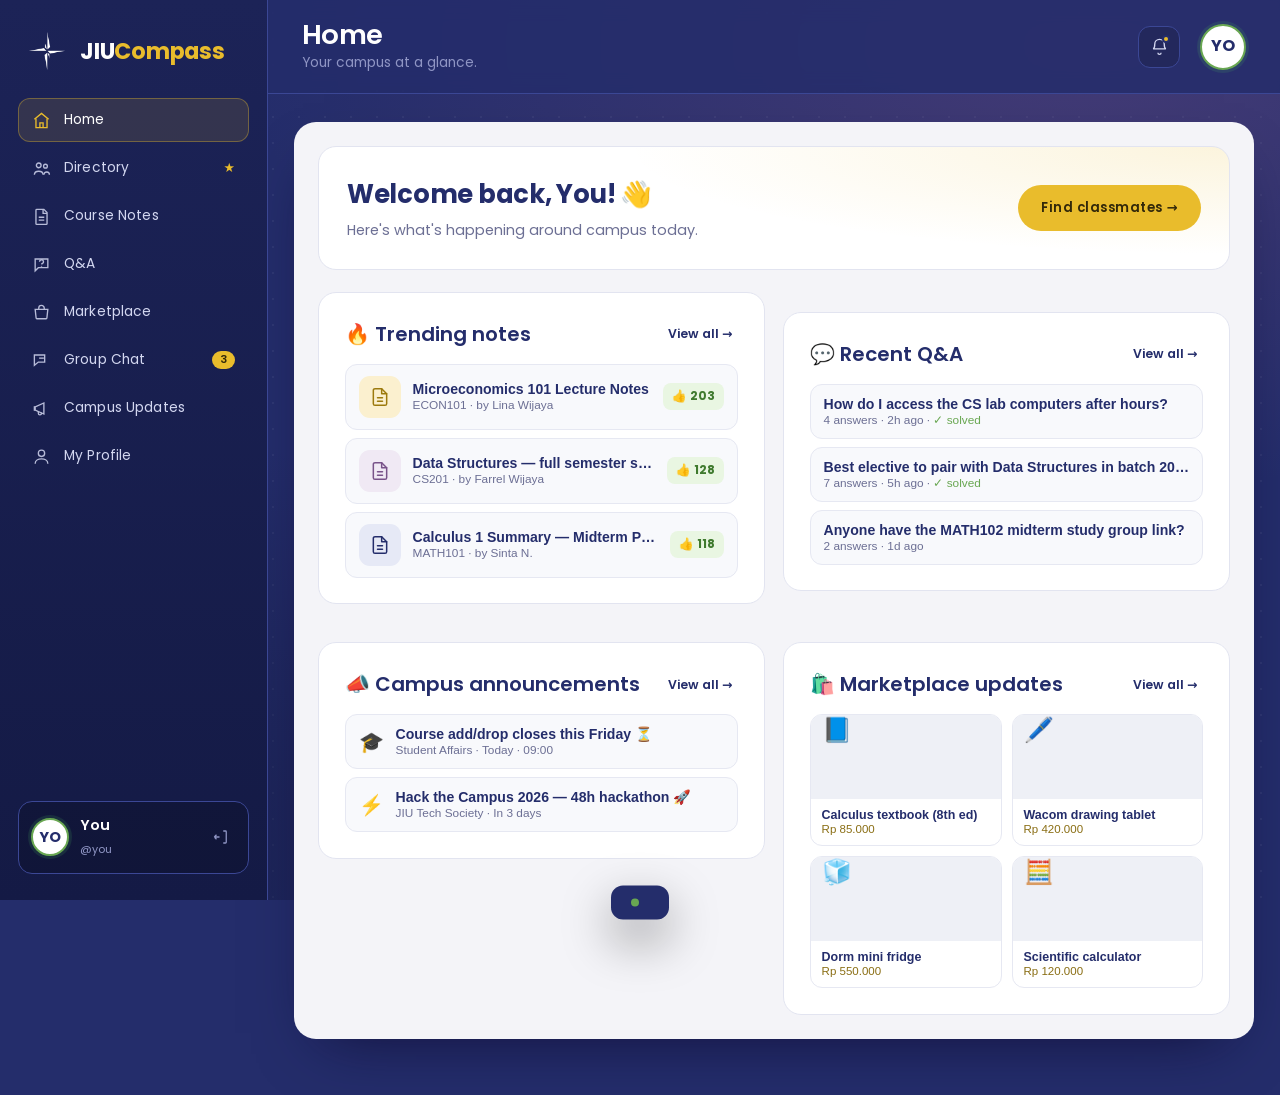
==== commit 1d38afb8: "update" ====
--- a/app.html
+++ b/app.html
@@ -61,8 +61,8 @@
       </nav>
 
       <div class="side__me">
-        <span class="avatar avatar--sm avatar--v">RA</span>
-        <span class="who"><b>Raka Adiwijaya</b><span>@raka.adiwijaya</span></span>
+        <span class="avatar avatar--sm avatar--v" id="sideAvatar">?</span>
+        <span class="who"><b id="sideName">Loading…</b><span id="sideEmail">@jiu.ac.id</span></span>
         <a class="side__logout" href="index.html" title="Log out" aria-label="Log out">
           <svg viewBox="0 0 24 24" width="18" height="18" fill="none" stroke="currentColor" stroke-width="1.7"><path d="M15 4h3a1 1 0 0 1 1 1v14a1 1 0 0 1-1 1h-3"/><path d="M10 12H3m0 0 3-3m-3 3 3 3"/></svg>
         </a>
@@ -81,7 +81,7 @@
           <span class="ping"></span>
           <svg viewBox="0 0 24 24" width="19" height="19" fill="none" stroke="currentColor" stroke-width="1.7"><path d="M6 9a6 6 0 1 1 12 0c0 5 2 6 2 6H4s2-1 2-6z"/><path d="M10 20a2 2 0 0 0 4 0"/></svg>
         </button>
-        <span class="avatar avatar--md avatar--v">RA</span>
+        <span class="avatar avatar--md avatar--v" id="topAvatar">?</span>
         <a class="iconbtn iconbtn--logout" href="index.html" title="Log out" aria-label="Log out">
           <svg viewBox="0 0 24 24" width="19" height="19" fill="none" stroke="currentColor" stroke-width="1.7"><path d="M15 4h3a1 1 0 0 1 1 1v14a1 1 0 0 1-1 1h-3"/><path d="M10 12H3m0 0 3-3m-3 3 3 3"/></svg>
         </a>
@@ -93,7 +93,7 @@
         <section class="view" id="view-home">
           <div class="hello">
             <div>
-              <h2 class="hello__title">Welcome back, Raka! 👋</h2>
+              <h2 class="hello__title" id="helloTitle">Welcome back! 👋</h2>
               <p class="hello__sub">Here's what's happening around campus today.</p>
             </div>
             <button class="btn btn--solid" data-view="directory">Find classmates →</button>
@@ -122,14 +122,19 @@
         <section class="view" id="view-profile">
           <div class="profilegrid">
             <article class="idcard">
-              <div class="idcard__top"><span>Student ID</span><span>No. 0421</span></div>
-              <div class="idcard__avatar">RA</div>
-              <h2 class="idcard__name">Raka Adiwijaya</h2>
-              <p class="idcard__meta">Computer Science · Batch 2026</p>
-              <div class="idcard__tags">
-                <span class="idcard__tag">photography</span>
-                <span class="idcard__tag">basketball</span>
-                <span class="idcard__tag">ui/ux</span>
+              <div class="idcard__top"><span>Student</span><span id="profileBirthday">🎂 —</span></div>
+              <label class="avatar-upload" title="Upload profile photo" aria-label="Upload profile photo">
+                <div class="idcard__avatar" id="profileAvatar">?</div>
+                <div class="avatar-upload__overlay">
+                  <svg viewBox="0 0 24 24" width="22" height="22" fill="none" stroke="currentColor" stroke-width="2" stroke-linecap="round" stroke-linejoin="round"><path d="M23 19a2 2 0 0 1-2 2H3a2 2 0 0 1-2-2V8a2 2 0 0 1 2-2h4l2-3h6l2 3h4a2 2 0 0 1 2 2z"/><circle cx="12" cy="13" r="4"/></svg>
+                  <span>Change</span>
+                </div>
+                <input type="file" id="avatarInput" accept="image/*" style="display:none" />
+              </label>
+              <h2 class="idcard__name" id="profileName">Your Name</h2>
+              <p class="idcard__meta" id="profileMeta">Major · Batch —</p>
+              <div class="idcard__tags" id="profileTags">
+                <span class="idcard__tag">interests</span>
               </div>
               <hr class="idcard__rule" />
               <div class="idcard__foot">
@@ -151,10 +156,11 @@
               <div class="panel">
                 <h3>Details</h3>
                 <dl class="kv">
-                  <dt>Campus email</dt><dd>raka.adiwijaya@jiu.ac.id</dd>
-                  <dt>Major</dt><dd>Computer Science</dd>
-                  <dt>Batch</dt><dd>2026 (Freshman)</dd>
-                  <dt>Interests</dt><dd>Photography, Basketball, UI/UX</dd>
+                  <dt>Campus email</dt><dd id="detailEmail">—</dd>
+                  <dt>Major</dt><dd id="detailMajor">—</dd>
+                  <dt>Batch</dt><dd id="detailBatch">—</dd>
+                  <dt>Birthday</dt><dd id="detailBirthday">—</dd>
+                  <dt>Interests</dt><dd id="detailInterests">—</dd>
                   <dt>Status</dt><dd style="color:var(--green)">● Verified student</dd>
                 </dl>
                 <div style="margin-top:20px; display:flex; gap:10px; flex-wrap:wrap;">
@@ -163,6 +169,7 @@
               </div>
             </div>
           </div>
+        </section>
         </section>
 
         <!-- ---------- DIRECTORY ---------- -->
--- a/styles.css
+++ b/styles.css
@@ -286,9 +286,10 @@
   font-family: var(--serif);
   font-weight: 700;
   font-size: 1.5rem;
-  color: var(--ink);
-  background: #f3f4fa;
+  color: var(--navy-700);
+  background: #fff;
   border: 3px solid var(--green);
+  box-shadow: 0 0 0 5px rgba(74,183,93,.12);
 }
 .idcard__name {
   font-family: var(--serif);
--- a/app.css
+++ b/app.css
@@ -161,11 +161,14 @@
   display: grid; place-items: center; flex: none;
   border-radius: 50%;
   font-family: var(--serif); font-weight: 700;
-  background: #f3f4fa; color: var(--ink);
+  background: #fff; color: var(--navy-700);
 }
 .avatar--sm { width: 38px; height: 38px; font-size: .9rem; }
 .avatar--md { width: 46px; height: 46px; font-size: 1rem; }
-.avatar--v { border: 2.5px solid var(--green); }
+.avatar--v {
+  border: 2.5px solid var(--green);
+  box-shadow: 0 0 0 3px rgba(74,183,93,.15);
+}
 
 /* ---------------- Content / views ---------------- */
 .content { padding: 30px 34px 60px; }
@@ -207,7 +210,63 @@
 /* ===== Profile view ===== */
 .profilegrid { display: grid; grid-template-columns: 380px 1fr; gap: 26px; align-items: start; }
 .profilegrid .idcard { transform: none; width: 100%; }
-.profilegrid .idcard__avatar { width: 84px; height: 84px; font-size: 1.7rem; }
+.profilegrid .idcard__avatar {
+  width: 88px; height: 88px; font-size: 1.8rem;
+  background: #fff;
+  color: var(--navy-700);
+  border: 3.5px solid var(--green);
+  box-shadow: 0 0 0 6px rgba(74,183,93,.13);
+}
+
+/* avatar upload wrapper */
+.avatar-upload {
+  position: relative;
+  display: inline-block;
+  cursor: pointer;
+  border-radius: 50%;
+  margin: 24px 0 20px;
+}
+/* remove the default margin from the avatar when it's inside the label */
+.avatar-upload .idcard__avatar {
+  margin: 0;
+  transition: filter .2s ease;
+}
+.avatar-upload:hover .idcard__avatar { filter: brightness(.72); }
+
+.avatar-upload__overlay {
+  position: absolute;
+  inset: 0;
+  border-radius: 50%;
+  display: flex;
+  flex-direction: column;
+  align-items: center;
+  justify-content: center;
+  gap: 3px;
+  color: #fff;
+  font-family: var(--mono);
+  font-size: .62rem;
+  letter-spacing: .06em;
+  text-transform: uppercase;
+  opacity: 0;
+  transition: opacity .2s ease;
+  pointer-events: none;
+}
+.avatar-upload:hover .avatar-upload__overlay { opacity: 1; }
+
+/* top-bar + sidebar avatars: white bg, green ring, dark ink — handled by .avatar and .avatar--v above */
+
+/* Edit profile button — gold pill */
+#view-profile .btn--solid {
+  background: var(--gold);
+  color: #33290a;
+  border-radius: 999px;
+  font-weight: 700;
+  padding: 13px 28px;
+}
+#view-profile .btn--solid:hover {
+  background: #d4a91a;
+  transform: translateY(-1px);
+}
 
 .panel {
   background: rgba(255,255,255,.02);
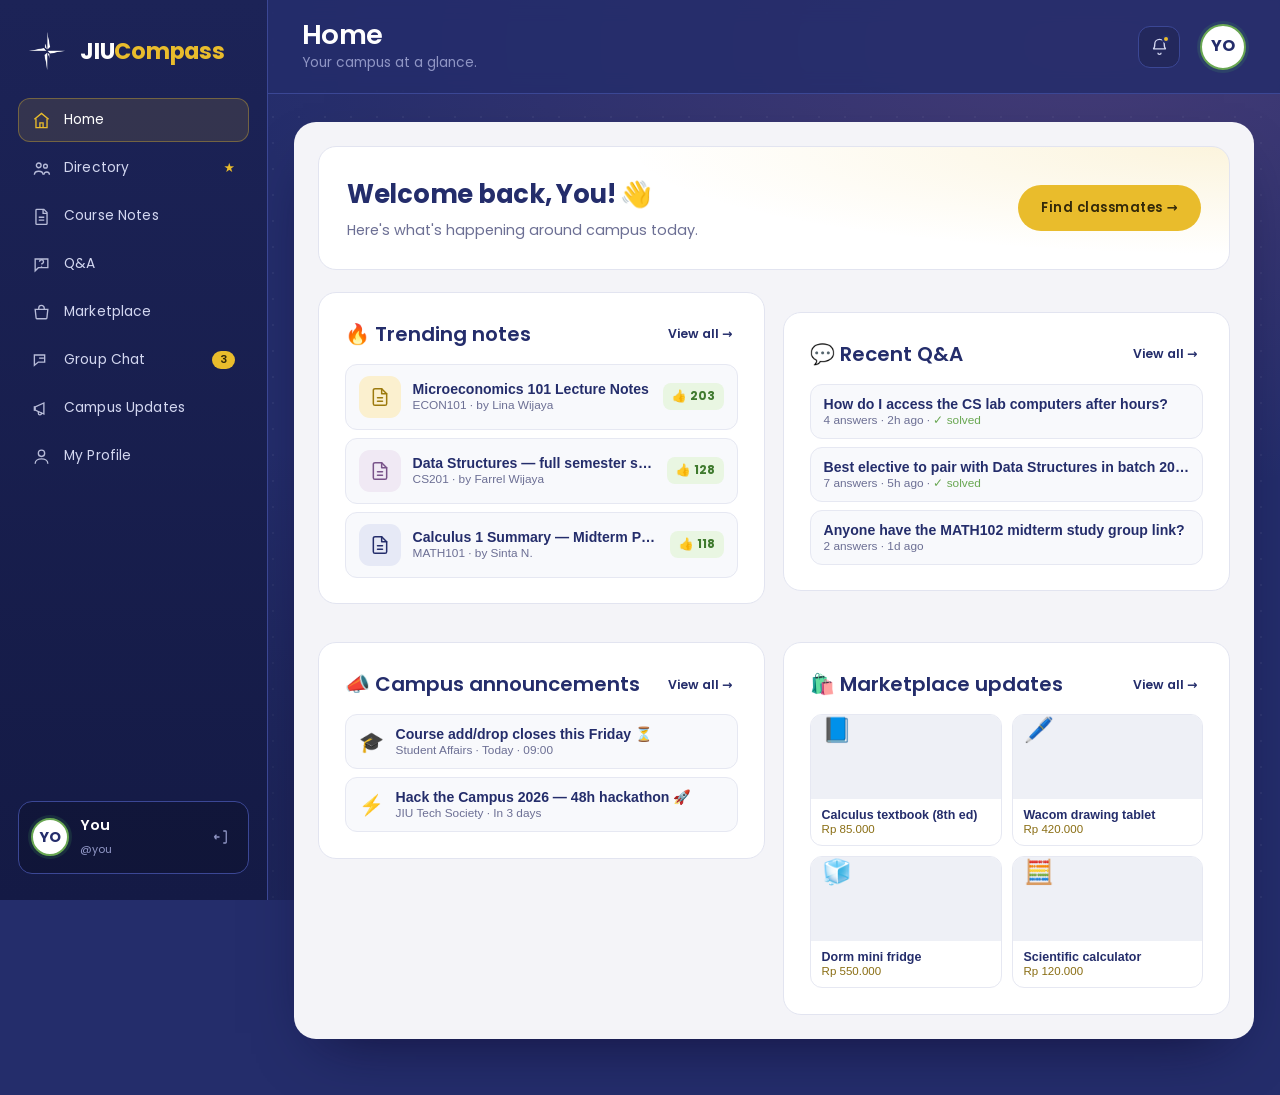
==== commit 81757109: "update again" ====
--- a/app.html
+++ b/app.html
@@ -50,6 +50,30 @@
           Group Chat
           <span class="badge">3</span>
         </button>
+        <div class="navmore" id="navMore">
+          <button class="navitem navitem--more" type="button" id="moreBtn" aria-haspopup="true" aria-expanded="false" aria-controls="moreMenu">
+            <img src="logo-white.png" alt="" class="navitem--more__icon" width="19" height="19" />
+            More
+          </button>
+          <div class="navmore__menu" id="moreMenu" hidden>
+            <button class="navmore__item" type="button" data-view="notes">
+              <svg viewBox="0 0 24 24" fill="none" stroke="currentColor" stroke-width="1.7"><path d="M6 3h9l4 4v14a1 1 0 0 1-1 1H6a1 1 0 0 1-1-1V4a1 1 0 0 1 1-1z"/><path d="M14 3v5h5"/><path d="M8.5 13h7M8.5 16.5h7"/></svg>
+              Course Notes
+            </button>
+            <button class="navmore__item" type="button" data-view="qa">
+              <svg viewBox="0 0 24 24" fill="none" stroke="currentColor" stroke-width="1.7"><path d="M4 5h16v11H8l-4 4z"/><path d="M9.5 8.5a2.5 2.5 0 1 1 3 2.4v1.1"/><circle cx="12" cy="14.6" r=".2" fill="currentColor" stroke-width="1.4"/></svg>
+              Q&amp;A
+            </button>
+            <button class="navmore__item" type="button" data-view="marketplace">
+              <svg viewBox="0 0 24 24" fill="none" stroke="currentColor" stroke-width="1.7"><path d="M4 8h16l-1.2 11a1 1 0 0 1-1 .9H6.2a1 1 0 0 1-1-.9L4 8z"/><path d="M8.5 8V6.5a3.5 3.5 0 0 1 7 0V8"/></svg>
+              Marketplace
+            </button>
+            <button class="navmore__item" type="button" data-view="updates">
+              <svg viewBox="0 0 24 24" fill="none" stroke="currentColor" stroke-width="1.7"><path d="M4 10v4l11 5V5L4 10z"/><path d="M4 10H3v4h1"/><path d="M8 15v3a2 2 0 0 0 4 0v-1"/></svg>
+              Campus Updates
+            </button>
+          </div>
+        </div>
         <button class="navitem" data-view="updates">
           <svg viewBox="0 0 24 24" fill="none" stroke="currentColor" stroke-width="1.7"><path d="M4 10v4l11 5V5L4 10z"/><path d="M4 10H3v4h1"/><path d="M8 15v3a2 2 0 0 0 4 0v-1"/></svg>
           Campus Updates
@@ -384,8 +408,6 @@
     </div>
   </div>
 
-  <div class="toast" id="toast"><span class="dot"></span><span id="toastMsg"></span></div>
-
   <script src="dashboard.js"></script>
 </body>
-</html>
+</html>
--- a/styles.css
+++ b/styles.css
@@ -16,6 +16,7 @@
   /* accent — Kuning */
   --gold: #e9bc2c;
   --gold-soft: #f2d26a;
+  --gold-deep: #9c7a0e;  /* gold ink, readable on paper cards */
 
   /* secondary accent — Ungu */
   --purple: #785389;
@@ -622,24 +623,6 @@
 .back-link:hover { color: var(--text-strong); }
 
 /* toast */
-.toast {
-  position: fixed;
-  left: 50%; bottom: 28px;
-  transform: translate(-50%, 140%);
-  background: var(--ink);
-  color: #fff;
-  font-family: var(--mono);
-  font-size: .82rem;
-  padding: 13px 20px;
-  border-radius: 12px;
-  box-shadow: 0 20px 50px rgba(0,0,0,.4);
-  z-index: 50;
-  transition: transform .35s var(--ease);
-  display: flex; align-items: center; gap: 10px;
-}
-.toast.show { transform: translate(-50%, 0); }
-.toast .dot { width: 8px; height: 8px; border-radius: 50%; background: var(--green); }
-
 /* =========================================================
    Responsive
    ========================================================= */
@@ -665,7 +648,6 @@
   .band { padding: 30px 22px; }
   .auth__formside { padding: 34px 20px; }
   .formcard__title { font-size: 1.6rem; }
-  .toast { max-width: calc(100vw - 32px); text-align: center; }
 }
 
 /* accessibility */
@@ -780,4 +762,4 @@
 
 /* ---------- official JIU Compass logo (sidebar / auth brand) ---------- */
 .brand__logo { width: 38px; height: 38px; object-fit: contain; flex: none; }
-@media (max-width: 1023px) and (min-width: 768px) { .side__brand .brand__logo { width: 34px; height: 34px; } }
+@media (max-width: 1023px) and (min-width: 768px) { .side__brand .brand__logo { width: 34px; height: 34px; } }
--- a/app.css
+++ b/app.css
@@ -64,6 +64,45 @@
   font-weight: 600;
 }
 
+/* "More" popup — holds Course Notes / Marketplace / Campus Updates on
+   narrow screens so nothing is removed, just tucked away, next to
+   Group Chat. Hidden on desktop, where the full list already shows. */
+.navmore { position: relative; display: none; }
+.navmore__menu {
+  position: absolute;
+  display: flex;
+  flex-direction: column;
+  gap: 2px;
+  min-width: 200px;
+  padding: 6px;
+  background: linear-gradient(180deg, var(--navy-800), var(--navy-900));
+  border: 1px solid var(--navy-line);
+  border-radius: 14px;
+  box-shadow: 0 20px 50px rgba(0,0,0,.5);
+  z-index: 60;
+}
+.navmore__menu[hidden] { display: none; }
+.navmore__item {
+  display: flex;
+  align-items: center;
+  gap: 12px;
+  width: 100%;
+  text-align: left;
+  font-family: var(--mono);
+  font-size: .84rem;
+  color: var(--text);
+  background: transparent;
+  border: none;
+  border-radius: 10px;
+  padding: 10px 12px;
+  cursor: pointer;
+}
+.navmore__item svg { width: 18px; height: 18px; flex: none; opacity: .85; }
+.navmore__item:hover { background: rgba(255,255,255,.06); color: var(--text-strong); }
+.navitem--more__icon { width: 19px; height: 19px; flex: none; opacity: .85; object-fit: contain; }
+.navitem--more.is-active .navitem--more__icon,
+.navitem--more:hover .navitem--more__icon { opacity: 1; }
+
 .side__me {
   display: flex;
   align-items: center;
@@ -464,6 +503,18 @@
   .side__brand { padding: 4px 0 18px; }
   .side__brand .brand__name { display: none; }        /* logo badge only */
   .navlist { width: 100%; }
+  /* Course Notes, Q&A, Marketplace, Campus Updates move into the "More" menu */
+  .navitem[data-view="notes"],
+  .navitem[data-view="qa"],
+  .navitem[data-view="marketplace"],
+  .navitem[data-view="updates"] { display: none; }
+  .navmore { display: flex; justify-content: center; }
+  .navmore__menu { left: 100%; top: 0; margin-left: 8px; }
+  .navitem[data-view="home"] { order: 1; }
+  .navitem[data-view="directory"] { order: 2; }
+  .navmore { order: 3; }
+  .navitem[data-view="chat"] { order: 4; }
+  .navitem[data-view="profile"] { order: 5; }
   .navitem {
     justify-content: center;
     gap: 0;
@@ -504,8 +555,20 @@
   }
   .side__brand, .side__me { display: none; }
 
-  /* all 7 icons share the width equally — no sideways scrolling */
+  /* Home, Directory, Group Chat, More, Profile share the width equally */
   .navlist { flex-direction: row; gap: 2px; flex: 1; }
+  .navitem[data-view="notes"],
+  .navitem[data-view="qa"],
+  .navitem[data-view="marketplace"],
+  .navitem[data-view="updates"] { display: none; }
+  .navmore { display: flex; flex: 1 1 0; justify-content: center; }
+  .navmore .navitem--more { width: 100%; }
+  .navmore__menu { left: 50%; bottom: calc(100% + 10px); transform: translateX(-50%); }
+  .navitem[data-view="home"] { order: 1; }
+  .navitem[data-view="directory"] { order: 2; }
+  .navmore { order: 3; }
+  .navitem[data-view="chat"] { order: 4; }
+  .navitem[data-view="profile"] { order: 5; }
   .navitem {
     flex: 1 1 0;
     min-width: 0;
@@ -570,8 +633,6 @@
   .formmodal { padding: 30px 22px 26px; }
   .formmodal .row { grid-template-columns: 1fr; }
 
-  /* keep toasts above the bottom navigation */
-  .toast { bottom: calc(84px + env(safe-area-inset-bottom)); max-width: calc(100vw - 32px); }
 }
 
 @media (max-width: 520px) {
@@ -1059,3 +1120,57 @@
 @media (max-width: 340px) {
   .home__market { grid-template-columns: 1fr 1fr; }
 }
+
+/* =========================================================
+   Light theme for My Profile & Group Chat
+   (matches the cream/paper reference look — cards stay the
+   same, only the surrounding page chrome switches to light)
+   ========================================================= */
+body.theme-light .bg-texture {
+  background-color: #f3f1ea;
+  background-image:
+    radial-gradient(120% 90% at 85% 5%, rgba(120,83,137,.05), transparent 55%),
+    radial-gradient(90% 80% at 5% 95%, rgba(36,45,107,.05), transparent 60%),
+    radial-gradient(rgba(36,45,107,.07) 1px, transparent 1px);
+  background-size: auto, auto, 26px 26px;
+}
+body.theme-light .top {
+  background: rgba(254,254,254,.92);
+  border-bottom: 1px solid #e7e3d6;
+}
+body.theme-light .top__titles h1 { color: var(--ink); }
+body.theme-light .top__titles p { color: var(--ink-soft); }
+body.theme-light .searchbox {
+  background: #fff;
+  border-color: #dee1ef;
+  color: var(--ink-soft);
+}
+body.theme-light .searchbox input { color: var(--ink); }
+body.theme-light .searchbox input::placeholder { color: var(--ink-soft); }
+body.theme-light .iconbtn {
+  border-color: #dee1ef;
+  background: #fff;
+  color: var(--ink-soft);
+}
+body.theme-light .iconbtn:hover { border-color: var(--gold); color: var(--ink); }
+body.theme-light .iconbtn .ping { border-color: #fefefe; }
+
+/* Profile page: Activity + Details cards were still styled for the
+   dark navy background (translucent panel, light text) — switch
+   them to the same paper-card look as the ID card, text only,
+   nothing about the copy or fonts changes. */
+body.theme-light .panel {
+  background: var(--paper);
+  box-shadow: 0 10px 26px rgba(36,45,107,.06);
+  border: 1px solid var(--navy-line);
+  border-radius: var(--radius);
+}
+body.theme-light .panel h3 { color: var(--ink); }
+body.theme-light .stat {
+  background: #f7f8fc;
+  border: 1px solid var(--navy-line);
+}
+body.theme-light .stat b { color: var(--gold-deep); }
+body.theme-light .stat span { color: var(--ink-soft); }
+body.theme-light .kv dt { color: var(--ink-soft); }
+body.theme-light .kv dd { color: var(--ink); }
